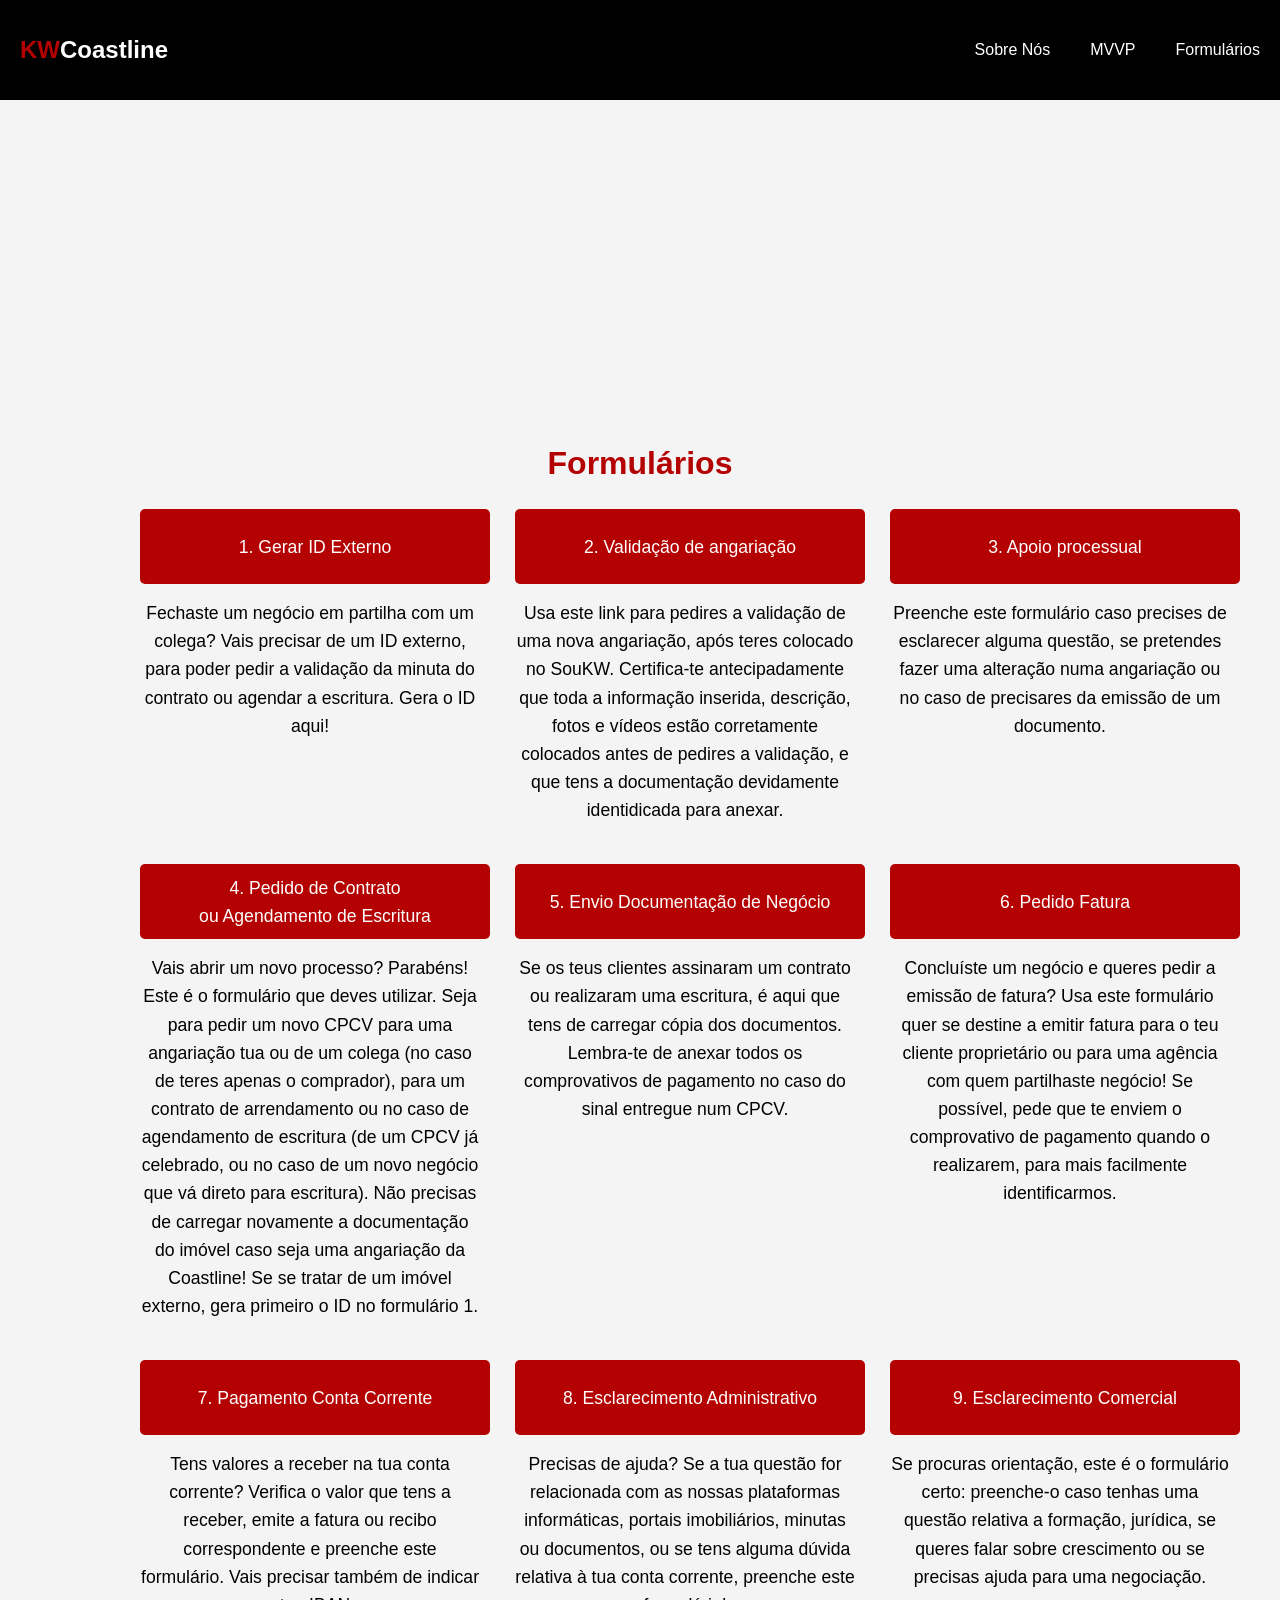
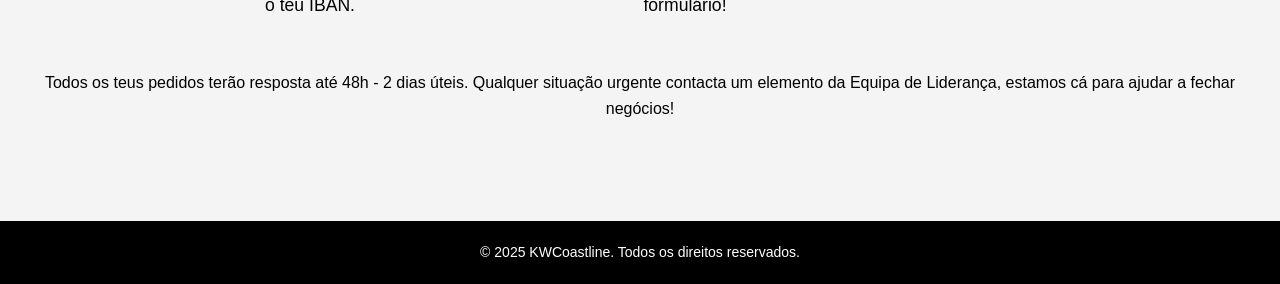
==== forms.html @ 0d0e3ee1 "Primeiro commit" ====
<!DOCTYPE html>
<html lang="pt">
<head>
    <meta charset="UTF-8">
    <meta name="viewport" content="width=device-width, initial-scale=1.0">
    <link rel="stylesheet" type="text/css" href="cores.css" />
    <title>Portal Interno - Empresa</title>
    
</head>
<body>
    <nav>
        <div class="logo"><span class="kw">KW</span><span class="coastline">Coastline</span></div>
        <ul>
            <li><a href="KW.html">Sobre Nós</a></li>
            <li><a href="mission.html">MVVP</a></li>
            <li><a href>Formulários</a></li>
        </ul>
    </nav>

    <div class="hero">
        
    </div>

    

    <section id="forms">
        <h2>Formulários</h2>
        <div class="form-container">
            <div class="form-row">
                <div class="form-item">
                    <a href="https://docs.google.com/forms/d/e/1FAIpQLSdFF4wBaPvxtlA5xpqNTkbDCtsNWry-p8krjKtMkr0U6d8SSg/viewform?pli=1">1. Gerar ID Externo</a>
                    <p>Fechaste um negócio em partilha com um colega? Vais precisar de um ID externo, para poder pedir a validação da minuta do contrato ou agendar a escritura. Gera o ID aqui!</p>
                </div>
                <div class="form-item">
                    <a href="https://docs.google.com/forms/d/e/1FAIpQLSejQSM3zYbQsDQ_cKuuRtogQMvtGdi-hkelt4FOBgtIA14UQQ/viewform">2. Validação de angariação</a>
                    <p>Usa este link para pedires a validação de uma nova angariação, após teres colocado no SouKW. Certifica-te antecipadamente que toda a informação inserida, descrição, fotos e vídeos estão corretamente colocados antes de pedires a validação, e que tens a documentação devidamente identidicada para anexar.</p>
                </div>
                <div class="form-item">
                    <a href="https://docs.google.com/forms/d/e/1FAIpQLSfPA2xjv6ixDMowfOIPyq-lQoo5IZrsoydaE6HCC94nVhR_CA/viewform">3. Apoio processual</a>
                    <p>Preenche este formulário caso precises de esclarecer alguma questão, se pretendes fazer uma alteração numa angariação ou no caso de precisares da emissão de um documento.</p>
                </div>
                
            </div>
            <div class="form-row">
                <div class="form-item">
                    <a href="https://docs.google.com/forms/d/e/1FAIpQLSc4fLR9RqeDDA_xbIkqmjbEr-gmw5VRbx0h6FtSZgiO3-YK1w/viewform">4. Pedido de Contrato <br>ou Agendamento de Escritura</a>
                    <p>Vais abrir um novo processo? Parabéns! Este é o formulário que deves utilizar. Seja para pedir um novo CPCV para uma angariação tua ou de um colega (no caso de teres apenas o comprador), para um contrato de arrendamento ou no caso de agendamento de escritura (de um CPCV já celebrado, ou no caso de um novo negócio que vá direto para escritura). Não precisas de carregar novamente a documentação do imóvel caso seja uma angariação da Coastline! Se se tratar de um imóvel externo, gera primeiro o ID no formulário 1.</p>
                </div>
                <div class="form-item">
                    <a href="https://docs.google.com/forms/d/e/1FAIpQLSe-f_-JCtGpNm_X6jhOM1_opuF4A-CWnN8rHunKEhT0gypAvA/viewform">5. Envio Documentação de Negócio</a>
                    <p>Se os teus clientes assinaram um contrato ou realizaram uma escritura, é aqui que tens de carregar cópia dos documentos. Lembra-te de anexar todos os comprovativos de pagamento no caso do sinal entregue num CPCV.</p>
                </div>
                <div class="form-item">
                    <a href="https://docs.google.com/forms/d/e/1FAIpQLSfcPUSgnuGSH5hiHMKVkn7m6KMvscyZWbc2mxFea5YA2bxgew/viewform">6. Pedido Fatura</a>
                    <p>Concluíste um negócio e queres pedir a emissão de fatura? Usa este formulário quer se destine a emitir fatura para o teu cliente proprietário ou para uma agência com quem partilhaste negócio! Se possível, pede que te enviem o comprovativo de pagamento quando o realizarem, para mais facilmente identificarmos.</p>
                </div>
                
            </div>
            <div class="form-row">
                <div class="form-item">
                    <a href="https://docs.google.com/forms/d/e/1FAIpQLSdoFBt0Oyp2WEak8qw8kFkG0sFpsA_1ScZUxQeECc-D-6iN8g/viewform">7. Pagamento Conta Corrente</a>
                    <p>Tens valores a receber na tua conta corrente? Verifica o valor que tens a receber, emite a fatura ou recibo correspondente e preenche este formulário. Vais precisar também de indicar o teu IBAN.</p>
                </div>
                <div class="form-item">
                    <a href="https://docs.google.com/forms/d/e/1FAIpQLSf2UiR56YgFnHuvjpyqr-Y8ymXq1v0ESu7A4RgmxMYexTelmA/viewform">8. Esclarecimento Administrativo</a>
                    <p>Precisas de ajuda? Se a tua questão for relacionada com as nossas plataformas informáticas, portais imobiliários, minutas ou documentos, ou se tens alguma dúvida relativa à tua conta corrente, preenche este formulário!</p>
                </div>
                <div class="form-item">
                    <a href="https://docs.google.com/forms/d/e/1FAIpQLSdjhVm-yLNgnhZrgcCuFU0Vu0DWMHV7JpXSe4WNkC7nsBoxow/viewform">9. Esclarecimento Comercial</a>
                    <p>Se procuras orientação, este é o formulário certo: preenche-o caso tenhas uma questão relativa a formação, jurídica, se queres falar sobre crescimento ou se precisas ajuda para uma negociação.

                       </p>
                </div>
            </div>
        </div>
        <br></br>
        Todos os teus pedidos terão resposta até 48h - 2 dias úteis. Qualquer situação urgente contacta um elemento da Equipa de Liderança, estamos cá para ajudar a fechar negócios!
    </section>

    <footer>
        <p>&copy; 2025 KWCoastline. Todos os direitos reservados.</p>
    </footer>
</body>
</html>
---- cores.css ----
/* Cores base */
        :root {
            --primary-color: #000000;
            --secondary-color: #ffffff;
            --accent-color: #B40101;
            --background-color: #f4f4f4;
        }

        /* Reset e base */
        * {
            margin: 0;
            padding: 0;
            box-sizing: border-box;
        }

        body {
            font-family: Arial, sans-serif;
            color: var(--primary-color);
            background-color: var(--background-color);
            line-height: 1.6;
        }

        /* Navegação */
        .kw {
            color: var(--accent-color); 
            font-weight: bold;
        }
        
        .coastline {
            color: white; 
        }
        nav {
            background-color: var(--primary-color);
            padding: 15px 20px;
            display: flex;
            justify-content: space-between;
            align-items: center;
            color: var(--secondary-color);
            height: 100px;
        }

        nav .logo {
            font-size: 1.5em;
            font-weight: bold;
        }

        nav ul {
            list-style: none;
            display: flex;
            gap: 40px;
        }

        nav ul li a {
            color: var(--secondary-color);
            text-decoration: none;
            font-size: 1em;
            transition: color 0.3s;
        }

        nav ul li a:hover {
            color: var(--accent-color);
        }

        /* Hero (Imagem de impacto) */
        .hero {
            height: 32vh; /* Altura da hero section */
            background: url('./kwroc_cover.png') no-repeat;
            background-size: cover; /* Aumenta ou reduz o tamanho da imagem (100% = tamanho normal) */
            background-position: center -200px; /* Move a imagem para cima ou para baixo */
            display: flex;
            justify-content: center;
            align-items: center;
            position: relative;
            text-align: center;
        }

        .team-container {
            display: flex;
            justify-content: center;
            gap: 20px;
            flex-wrap: nowrap;
            margin-top: 20px;
        }
        
        .team-member {
            text-align: center;
            max-width: 200px;
            flex: 1;
        }
        
        .team-member img {
            width: 100%;
            border-radius: 10px;
            box-shadow: 2px 2px 10px rgba(0, 0, 0, 0.1);
        }
        
        h3 {
            margin-top: 10px;
            font-size: 18px;
        }
        
        p {
            font-size: 14px;
        }
        

        /* Secções */
        section {
            padding: 50px 20px;
            text-align: center;
        }

        section h2 {
            font-size: 2em;
            margin-bottom: 20px;
            color: var(--accent-color);
        }

        section p {
            max-width: 800px;
            margin: 0 auto;
            font-size: 1.2em;
        }

        /* Links para formulários */
        .links {
            display: flex;
            justify-content: center;
            gap: 20px;
            margin-top: 30px;
        }

        .links a {
            padding: 15px 30px;
            background-color: var(--accent-color);
            color: var(--secondary-color);
            text-decoration: none;
            font-size: 1.1em;
            border-radius: 5px;
            transition: background-color 0.3s;
        }

        .links a:hover {
            background-color: var(--primary-color);
        }

        /* Rodapé */
        footer {
            background-color: var(--primary-color);
            color: var(--secondary-color);
            text-align: center;
            padding: 20px;
            margin-top: 50px;
        }

        /* Responsivo */
        @media (max-width: 768px) {
        .hero {
            background-size: contain; /* Ajusta o tamanho da imagem para caber no ecrã */
            background-position: center ; /* Reposiciona a imagem para o topo */
            min-height: 50vh; /* Diminui a altura em ecrãs menores */
        }
        }

        @media (max-width: 480px) {
        .hero {
            background-size: contain; /* A imagem continua ajustada */
            height: 40vh; /* Altura ainda menor para ecrãs muito pequenos */
        }

        }
        #salas {
            text-align: center;
            max-width: 600px;
            margin: 0 auto;
        }
        
        .sala {
            display: flex;
            align-items: center;
            gap: 20px;
            margin-bottom: 20px;
        }
        
        .sala img {
            width: 150px;
            height: 100px;
            border-radius: 10px;
            box-shadow: 2px 2px 10px rgba(0, 0, 0, 0.1);
        }
        
        button {
            padding: 10px;
            background-color: #d50000;
            color: white;
            border: none;
            cursor: pointer;
            border-radius: 5px;
        }
        
        button:hover {
            background-color: #b00000;
        }
        
        .sala {
            display: flex;
            align-items: center;
            justify-content: center;
            margin-bottom: 20px;
        }
        
        .sala img {
            width: 150px;
            height: 100px;
            margin-right: 20px;
        }
        
        .sala div {
            text-align: left;
        }
        
        ul {
            list-style: none;
            padding: 0;
        }
        
        li {
            margin: 10px 0;
        }
        
        button {
            margin-left: 10px;
        }
        .form-container {
            display: flex;
            flex-direction: column;
            gap: 40px; /* Aumentei o espaçamento entre as linhas */
            align-items: center;
            width: 100%;
        }
        
        .form-row {
            display: flex;
            justify-content: center;
            gap: 125px; /* Aumenta o espaçamento lateral entre os botões */
            width: 100%;
            max-width: 1000px; /* Ajusta a largura máxima */
            flex-wrap: wrap; /* Permite que os itens se ajustem melhor */
        }
        
        .form-item {
            text-align: center;
            flex: 1;
            max-width: 250px;
        }
        
        .form-item a {
            display: flex;
            align-items: center;
            justify-content: center;
            width: 350px; /* Define um tamanho fixo para todos os botões */
            height: 75px; /* Ajusta a altura para manter um padrão */
            padding: 10px;
            background-color: var(--accent-color);
            color: var(--secondary-color);
            text-decoration: none;
            font-size: 1.1em;
            border-radius: 5px;
            transition: background-color 0.3s;
            text-align: center;
            white-space: nowrap; /* Garante que o texto não quebre linha */
        }
        
        
        .form-item a:hover {
            background-color: var(--primary-color);
        }
        
        .form-item p {
            margin-top: 15px; /* Aumenta a distância entre o botão e o texto */
            font-size: 1.1em;
            color: var(--primary-color);
            width: 340px;
            height: auto; /* Permite que o texto ocupe mais linhas sem ultrapassar outros botões */
            overflow: visible; /* O texto agora aparece todo */
        }
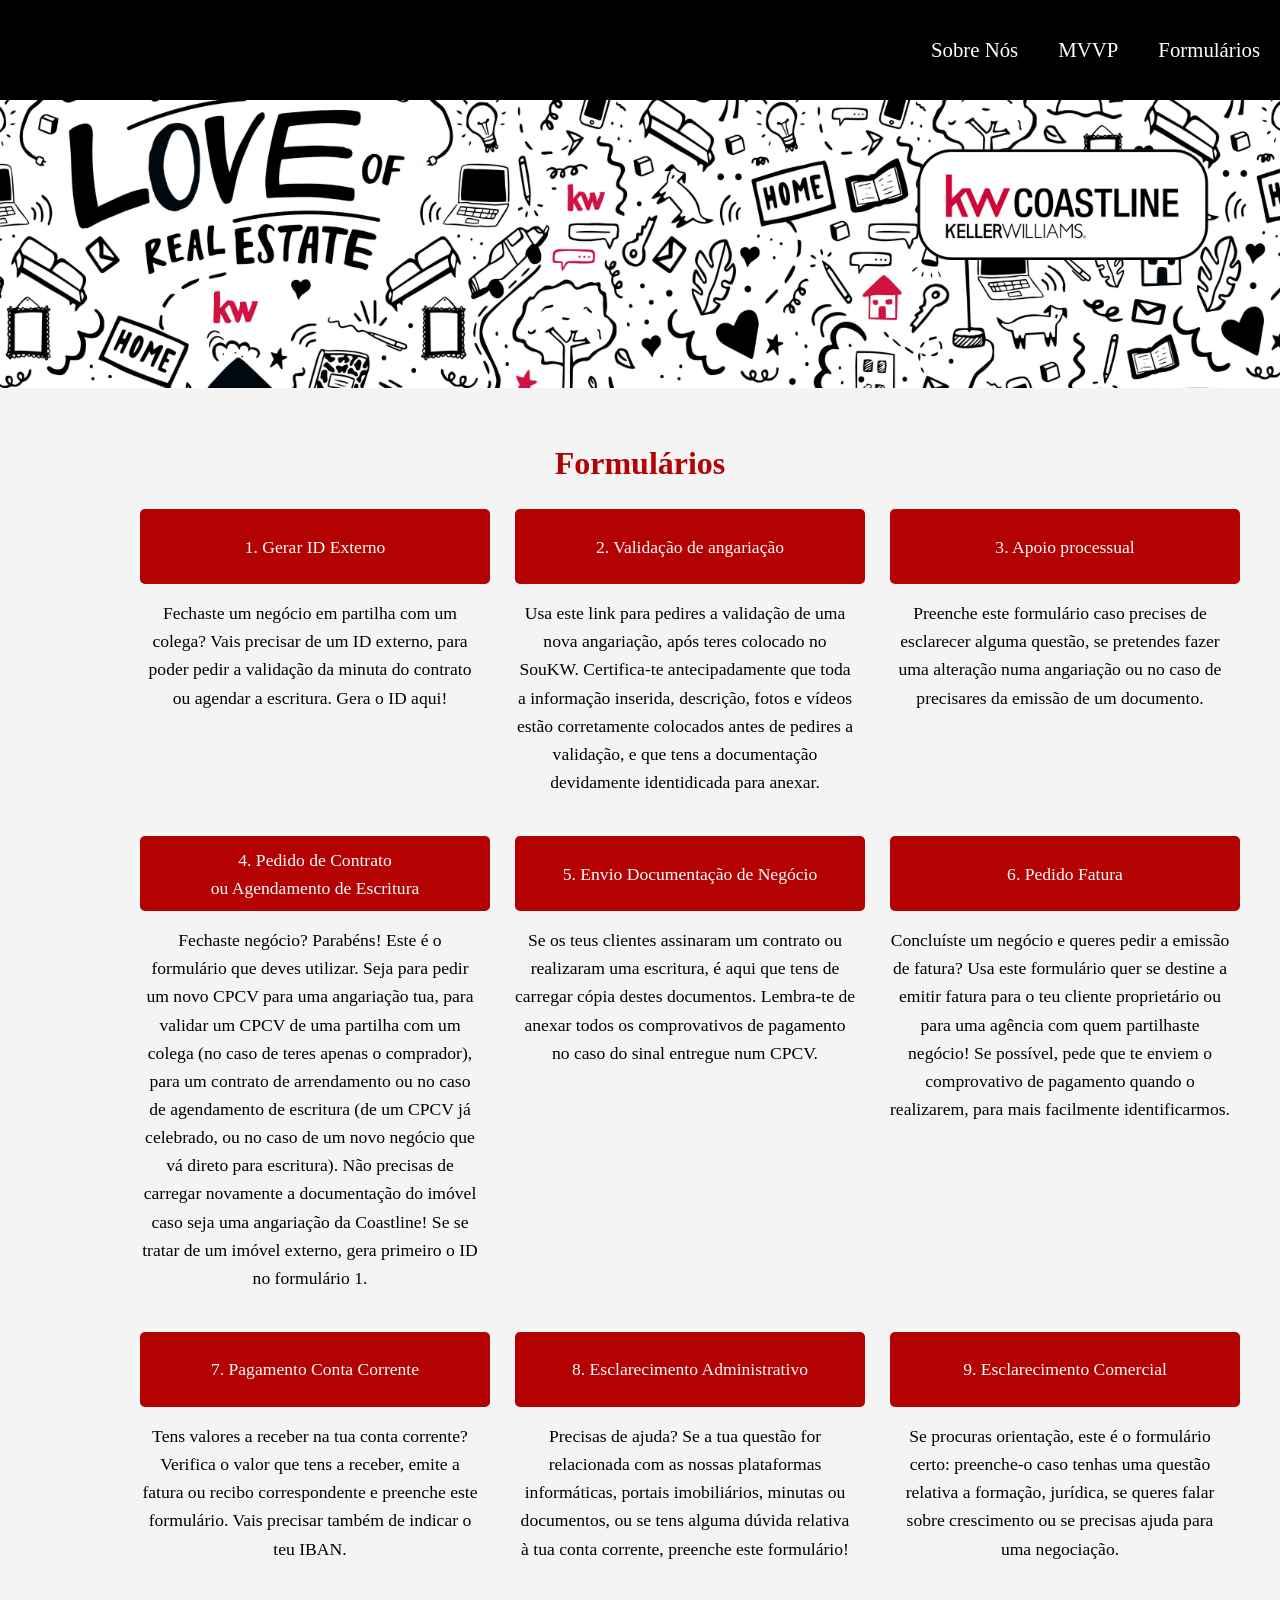
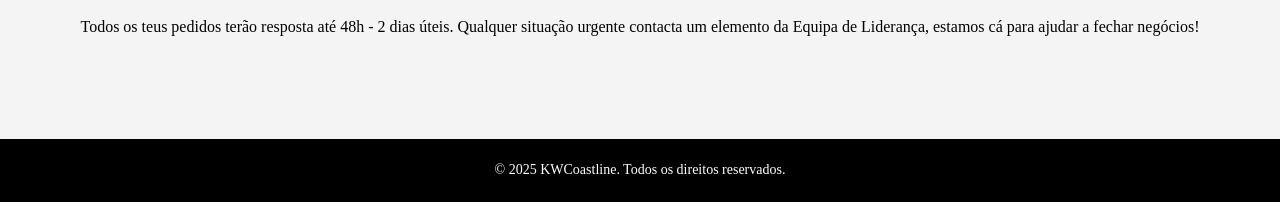
==== commit 180acb0b: "final" ====
--- a/forms.html
+++ b/forms.html
@@ -9,7 +9,7 @@
 </head>
 <body>
     <nav>
-        <div class="logo"><span class="kw">KW</span><span class="coastline">Coastline</span></div>
+        <div class="logo"></div>
         <ul>
             <li><a href="KW.html">Sobre Nós</a></li>
             <li><a href="mission.html">MVVP</a></li>
@@ -44,11 +44,11 @@
             <div class="form-row">
                 <div class="form-item">
                     <a href="https://docs.google.com/forms/d/e/1FAIpQLSc4fLR9RqeDDA_xbIkqmjbEr-gmw5VRbx0h6FtSZgiO3-YK1w/viewform">4. Pedido de Contrato <br>ou Agendamento de Escritura</a>
-                    <p>Vais abrir um novo processo? Parabéns! Este é o formulário que deves utilizar. Seja para pedir um novo CPCV para uma angariação tua ou de um colega (no caso de teres apenas o comprador), para um contrato de arrendamento ou no caso de agendamento de escritura (de um CPCV já celebrado, ou no caso de um novo negócio que vá direto para escritura). Não precisas de carregar novamente a documentação do imóvel caso seja uma angariação da Coastline! Se se tratar de um imóvel externo, gera primeiro o ID no formulário 1.</p>
+                    <p>Fechaste negócio? Parabéns! Este é o formulário que deves utilizar. Seja para pedir um novo CPCV para uma angariação tua, para validar um CPCV de uma partilha com um colega (no caso de teres apenas o comprador), para um contrato de arrendamento ou no caso de agendamento de escritura (de um CPCV já celebrado, ou no caso de um novo negócio que vá direto para escritura). Não precisas de carregar novamente a documentação do imóvel caso seja uma angariação da Coastline! Se se tratar de um imóvel externo, gera primeiro o ID no formulário 1.</p>
                 </div>
                 <div class="form-item">
                     <a href="https://docs.google.com/forms/d/e/1FAIpQLSe-f_-JCtGpNm_X6jhOM1_opuF4A-CWnN8rHunKEhT0gypAvA/viewform">5. Envio Documentação de Negócio</a>
-                    <p>Se os teus clientes assinaram um contrato ou realizaram uma escritura, é aqui que tens de carregar cópia dos documentos. Lembra-te de anexar todos os comprovativos de pagamento no caso do sinal entregue num CPCV.</p>
+                    <p>Se os teus clientes assinaram um contrato ou realizaram uma escritura, é aqui que tens de carregar cópia destes documentos. Lembra-te de anexar todos os comprovativos de pagamento no caso do sinal entregue num CPCV.</p>
                 </div>
                 <div class="form-item">
                     <a href="https://docs.google.com/forms/d/e/1FAIpQLSfcPUSgnuGSH5hiHMKVkn7m6KMvscyZWbc2mxFea5YA2bxgew/viewform">6. Pedido Fatura</a>
--- a/cores.css
+++ b/cores.css
@@ -14,7 +14,7 @@
         }
 
         body {
-            font-family: Arial, sans-serif;
+            font-family:  "Helvetica Neue" ;
             color: var(--primary-color);
             background-color: var(--background-color);
             line-height: 1.6;
@@ -40,6 +40,8 @@
         }
 
         nav .logo {
+            font-family: "Helvetica Neue";
+
             font-size: 1.5em;
             font-weight: bold;
         }
@@ -51,9 +53,10 @@
         }
 
         nav ul li a {
+            font-family: "Helvetica Neue LT Std Font Family";
             color: var(--secondary-color);
             text-decoration: none;
-            font-size: 1em;
+            font-size: 1.3em;
             transition: color 0.3s;
         }
 
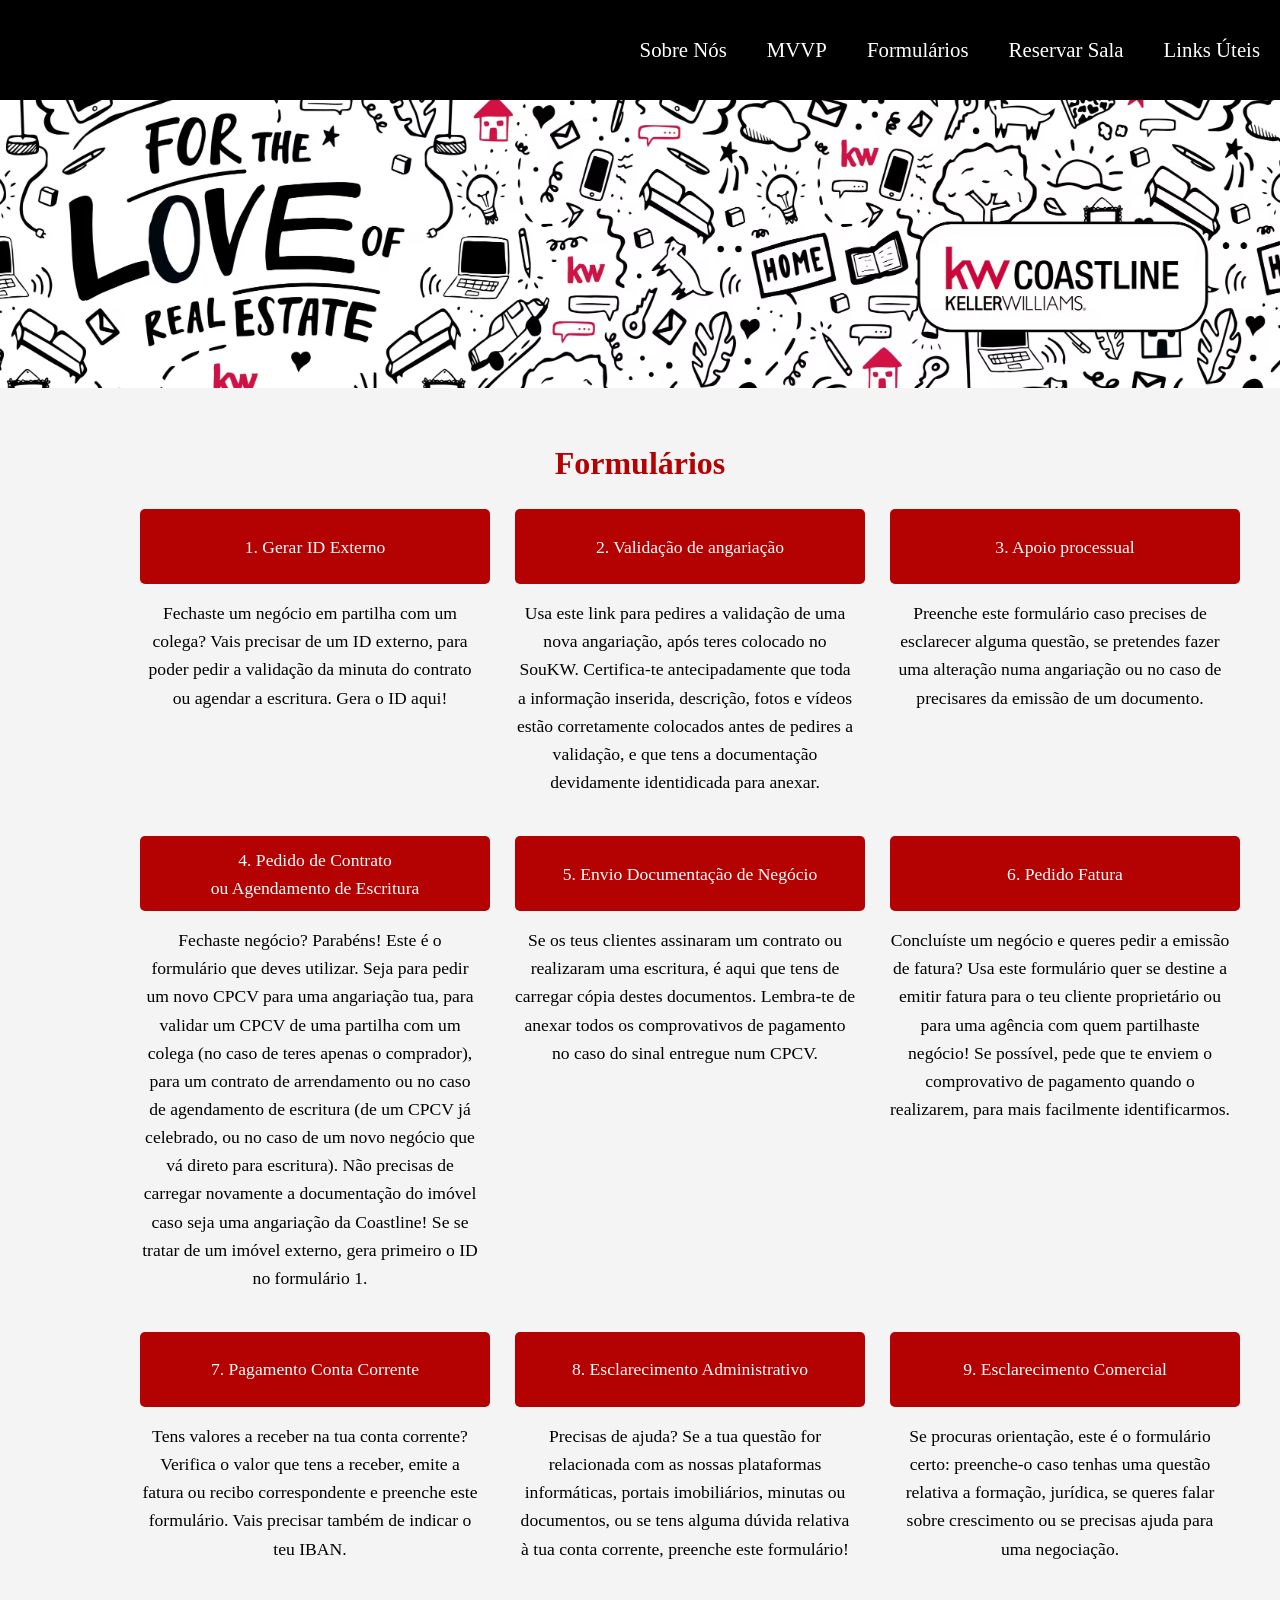
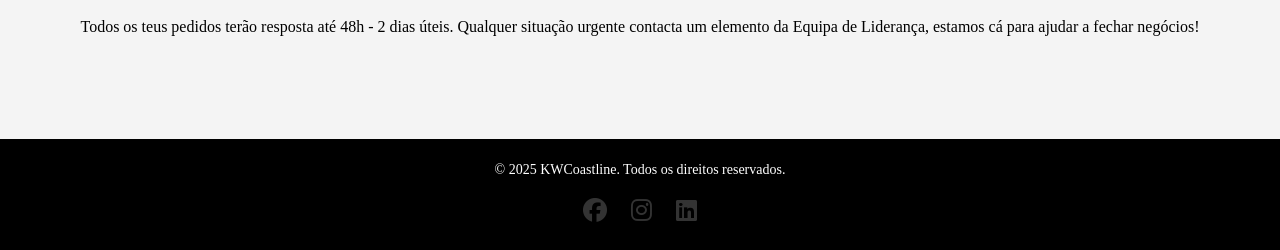
==== commit ad119e90: "Add files via upload" ====
--- a/forms.html
+++ b/forms.html
@@ -4,6 +4,7 @@
     <meta charset="UTF-8">
     <meta name="viewport" content="width=device-width, initial-scale=1.0">
     <link rel="stylesheet" type="text/css" href="cores.css" />
+    <link rel="stylesheet" href="https://cdnjs.cloudflare.com/ajax/libs/font-awesome/6.5.0/css/all.min.css">
     <title>Portal Interno - Empresa</title>
     
 </head>
@@ -11,9 +12,13 @@
     <nav>
         <div class="logo"></div>
         <ul>
-            <li><a href="KW.html">Sobre Nós</a></li>
+            <li><a href="index.html">Sobre Nós</a></li>
             <li><a href="mission.html">MVVP</a></li>
             <li><a href>Formulários</a></li>
+            <li><a href="reservarsala.html"> Reservar Sala</a></li>
+            <li><a href="linksutil.html"> Links Úteis</a></li>
+
+
         </ul>
     </nav>
 
@@ -79,6 +84,11 @@
 
     <footer>
         <p>&copy; 2025 KWCoastline. Todos os direitos reservados.</p>
+        <div class="social-links">
+        <a href="https://www.facebook.com/media/set/?vanity=kwcoastline&set=a.122136235388296208" target="_blank"><i class="fab fa-facebook"></i></a>
+        <a href="https://www.instagram.com/kwcoastline/" target="_blank"><i class="fab fa-instagram"></i></a>
+        <a href="https://pt.linkedin.com/company/kw-coastline" target="_blank"><i class="fab fa-linkedin"></i></a>
+    </div>
     </footer>
 </body>
 </html>
--- a/cores.css
+++ b/cores.css
@@ -66,15 +66,13 @@
 
         /* Hero (Imagem de impacto) */
         .hero {
-            height: 32vh; /* Altura da hero section */
-            background: url('./kwroc_cover.png') no-repeat;
-            background-size: cover; /* Aumenta ou reduz o tamanho da imagem (100% = tamanho normal) */
-            background-position: center -200px; /* Move a imagem para cima ou para baixo */
-            display: flex;
-            justify-content: center;
-            align-items: center;
-            position: relative;
-            text-align: center;
+             height: 32vh;
+  background: url('./kwroc_cover.avif') no-repeat center/cover;
+  display: flex;
+  justify-content: center;
+  align-items: center;
+  position: relative;
+  text-align: center;
         }
 
         .team-container {
@@ -93,6 +91,8 @@
         
         .team-member img {
             width: 100%;
+            height: 250px;
+            object-fit: contain;
             border-radius: 10px;
             box-shadow: 2px 2px 10px rgba(0, 0, 0, 0.1);
         }
@@ -234,6 +234,55 @@
         button {
             margin-left: 10px;
         }
+
+        .linkutil-container {
+             display: flex;
+            flex-direction: column;
+            gap: 40px; /* Aumentei o espaçamento entre as linhas */
+            align-items: center;
+            width: 100%;
+        }
+        .linkutil-row {
+            display: flex;
+            justify-content: center;
+            gap: 125px; /* Aumenta o espaçamento lateral entre os botões */
+            width: 100%;
+            max-width: 1000px; /* Ajusta a largura máxima */
+            flex-wrap: wrap; /* Permite que os itens se ajustem melhor */
+        }
+        .linkutil{
+            text-align: center;
+            flex: 1;
+            max-width: 250px;
+        }
+        .linkutil a {
+               display: flex;
+            align-items: center;
+            justify-content: center;
+            width: 350px; /* Define um tamanho fixo para todos os botões */
+            height: 75px; /* Ajusta a altura para manter um padrão */
+            padding: 10px;
+            background-color: var(--accent-color);
+            color: var(--secondary-color);
+            text-decoration: none;
+            font-size: 1.1em;
+            border-radius: 5px;
+            transition: background-color 0.3s;
+            text-align: center;
+            white-space: nowrap; /* Garante que o texto não quebre linha */
+        }
+        .linkutil a:hover{
+             background-color: var(--primary-color);
+        }
+
+        .linkutil p {
+             margin-top: 15px; /* Aumenta a distância entre o botão e o texto */
+            font-size: 1.1em;
+            color: var(--primary-color);
+            width: 340px;
+            height: auto; /* Permite que o texto ocupe mais linhas sem ultrapassar outros botões */
+            overflow: visible; /* O texto agora aparece todo */
+        }
         .form-container {
             display: flex;
             flex-direction: column;
@@ -287,8 +336,81 @@
             height: auto; /* Permite que o texto ocupe mais linhas sem ultrapassar outros botões */
             overflow: visible; /* O texto agora aparece todo */
         }
-        
-        
-        
+        .salas {
+            display: flex;
+            flex-direction: column;
+            gap: 30px;
+            padding: 40px;
+            align-items: center; /* centraliza os cards */
+        }
+        
+        .sala {
+            display: flex;          /* mantém imagem + info lado a lado */
+            flex-direction: row;    /* horizontal dentro do card */
+            align-items: center;
+            background: #f4f4f4;
+            border-radius: 12px;
+            box-shadow: 0px 2px 6px rgba(0,0,0,0.2);
+            width: 100%;
+            max-width: 700px;       /* largura igual para todos os cards */
+        }
+        
+        .sala img {
+            width: 300px;
+            height: 250px;
+            object-fit: cover;
+            flex-shrink: 0; /* impede a imagem de encolher */
+        }
+        .sala-row {
+                display: flex;
+    justify-content: center;  /* centra as salas */
+    gap: 30px;                /* espaço entre as salas */
+    flex-wrap: wrap;          /* garante que em ecrãs pequenos elas quebram */
+    width: 100%;
+    max-width: 1500px;        /* limite da largura total */
+        }
+        .info {
+            padding: 20px;
+            flex-grow: 1; /* ocupa o resto do espaço do card */
+        }
+        
+        .info h2 {
+            margin: 0 0 5px 0;
+        }
+        
+        .info p {
+            margin: 0 0 15px 0;
+            color: #555;
+        }
+        
+        .btn {
+            display: inline-block;
+            padding: 10px 20px;
+            background: var(--accent-color) ;
+            color: white;
+            text-decoration: none;
+            border-radius: 8px;
+            transition: background 0.3s;
+        }
+        
+        .btn:hover {
+            background: #000000;
+        }
+        .social-links {
+  margin-top: 10px;
+}
+
+.social-links a {
+  margin: 0 10px;
+  color: #333; /* cor dos ícones */
+  font-size: 24px; /* tamanho */
+  transition: color 0.3s ease;
+}
+
+.social-links a:hover {
+  color: var(--accent-color); 
+}
+
+
 
         
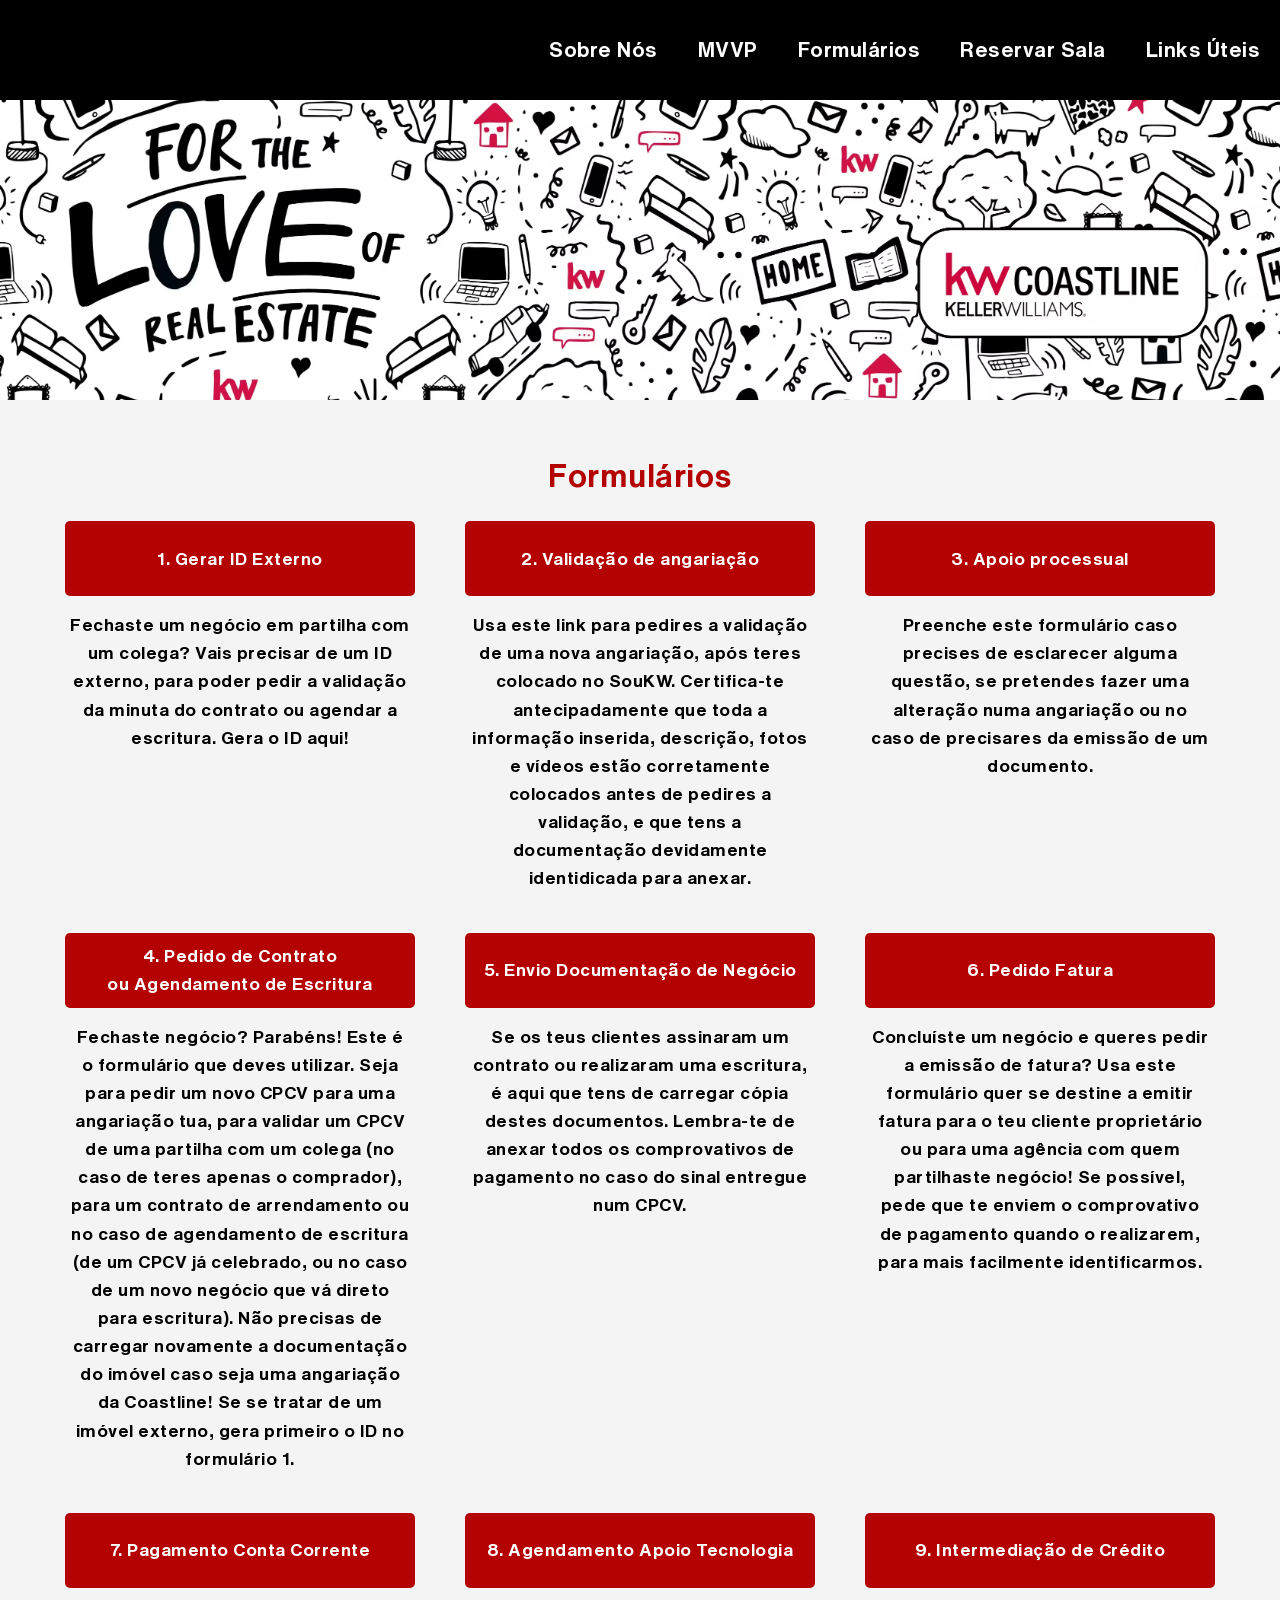
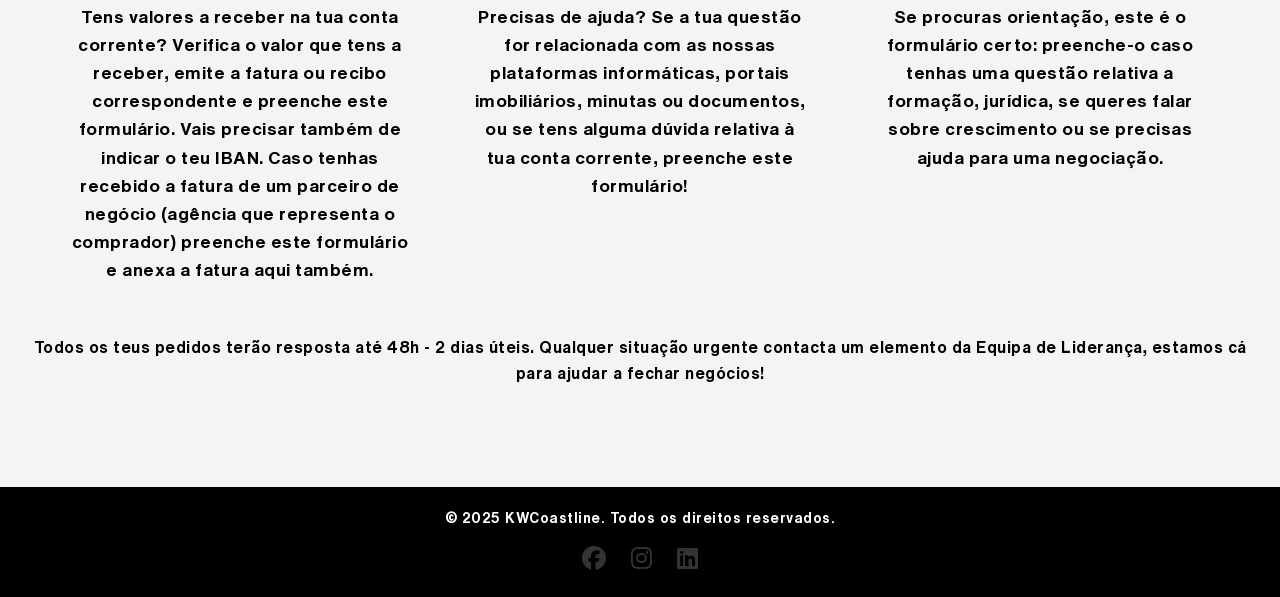
==== commit beb61d44: "nova foto e fontes adicionadas" ====
--- a/forms.html
+++ b/forms.html
@@ -5,6 +5,8 @@
     <meta name="viewport" content="width=device-width, initial-scale=1.0">
     <link rel="stylesheet" type="text/css" href="cores.css" />
     <link rel="stylesheet" href="https://cdnjs.cloudflare.com/ajax/libs/font-awesome/6.5.0/css/all.min.css">
+    <link href="https://fonts.googleapis.com/css2?family=Inter+Tight:wght@400;700&display=swap" rel="stylesheet">
+
     <title>Portal Interno - Empresa</title>
     
 </head>
@@ -64,14 +66,15 @@
             <div class="form-row">
                 <div class="form-item">
                     <a href="https://docs.google.com/forms/d/e/1FAIpQLSdoFBt0Oyp2WEak8qw8kFkG0sFpsA_1ScZUxQeECc-D-6iN8g/viewform">7. Pagamento Conta Corrente</a>
-                    <p>Tens valores a receber na tua conta corrente? Verifica o valor que tens a receber, emite a fatura ou recibo correspondente e preenche este formulário. Vais precisar também de indicar o teu IBAN.</p>
+                    <p>Tens valores a receber na tua conta corrente? Verifica o valor que tens a receber, emite a fatura ou recibo correspondente e preenche este formulário. Vais precisar também de indicar o teu IBAN.
+                        Caso tenhas recebido a fatura de um parceiro de negócio (agência que representa o comprador) preenche este formulário e anexa a fatura aqui também.</p>
                 </div>
                 <div class="form-item">
-                    <a href="https://docs.google.com/forms/d/e/1FAIpQLSf2UiR56YgFnHuvjpyqr-Y8ymXq1v0ESu7A4RgmxMYexTelmA/viewform">8. Esclarecimento Administrativo</a>
+                    <a href="https://calendar.app.google/39MrtQs6JQiUz1Tj7">8. Agendamento Apoio Tecnologia</a>
                     <p>Precisas de ajuda? Se a tua questão for relacionada com as nossas plataformas informáticas, portais imobiliários, minutas ou documentos, ou se tens alguma dúvida relativa à tua conta corrente, preenche este formulário!</p>
                 </div>
                 <div class="form-item">
-                    <a href="https://docs.google.com/forms/d/e/1FAIpQLSdjhVm-yLNgnhZrgcCuFU0Vu0DWMHV7JpXSe4WNkC7nsBoxow/viewform">9. Esclarecimento Comercial</a>
+                    <a href="https://docs.google.com/forms/d/e/1FAIpQLSdjhVm-yLNgnhZrgcCuFU0Vu0DWMHV7JpXSe4WNkC7nsBoxow/viewform">9. Intermediação de Crédito</a>
                     <p>Se procuras orientação, este é o formulário certo: preenche-o caso tenhas uma questão relativa a formação, jurídica, se queres falar sobre crescimento ou se precisas ajuda para uma negociação.
 
                        </p>
--- a/cores.css
+++ b/cores.css
@@ -1,416 +1,364 @@
-     /* Cores base */
-        :root {
-            --primary-color: #000000;
-            --secondary-color: #ffffff;
-            --accent-color: #B40101;
-            --background-color: #f4f4f4;
-        }
-
-        /* Reset e base */
-        * {
-            margin: 0;
-            padding: 0;
-            box-sizing: border-box;
-        }
-
-        body {
-            font-family:  "Helvetica Neue" ;
-            color: var(--primary-color);
-            background-color: var(--background-color);
-            line-height: 1.6;
-        }
-
-        /* Navegação */
-        .kw {
-            color: var(--accent-color); 
-            font-weight: bold;
-        }
-        
-        .coastline {
-            color: white; 
-        }
-        nav {
-            background-color: var(--primary-color);
-            padding: 15px 20px;
-            display: flex;
-            justify-content: space-between;
-            align-items: center;
-            color: var(--secondary-color);
-            height: 100px;
-        }
-
-        nav .logo {
-            font-family: "Helvetica Neue";
-
-            font-size: 1.5em;
-            font-weight: bold;
-        }
-
-        nav ul {
-            list-style: none;
-            display: flex;
-            gap: 40px;
-        }
-
-        nav ul li a {
-            font-family: "Helvetica Neue LT Std Font Family";
-            color: var(--secondary-color);
-            text-decoration: none;
-            font-size: 1.3em;
-            transition: color 0.3s;
-        }
-
-        nav ul li a:hover {
-            color: var(--accent-color);
-        }
-
-        /* Hero (Imagem de impacto) */
-        .hero {
-             height: 32vh;
-  background: url('./kwroc_cover.avif') no-repeat center/cover;
-  display: flex;
-  justify-content: center;
-  align-items: center;
-  position: relative;
-  text-align: center;
-        }
-
-        .team-container {
-            display: flex;
-            justify-content: center;
-            gap: 20px;
-            flex-wrap: nowrap;
-            margin-top: 20px;
-        }
-        
-        .team-member {
-            text-align: center;
-            max-width: 200px;
-            flex: 1;
-        }
-        
-        .team-member img {
-            width: 100%;
-            height: 250px;
-            object-fit: contain;
-            border-radius: 10px;
-            box-shadow: 2px 2px 10px rgba(0, 0, 0, 0.1);
-        }
-        
-        h3 {
-            margin-top: 10px;
-            font-size: 18px;
-        }
-        
-        p {
-            font-size: 14px;
-        }
-        
-
-        /* Secções */
-        section {
-            padding: 50px 20px;
-            text-align: center;
-        }
-
-        section h2 {
-            font-size: 2em;
-            margin-bottom: 20px;
-            color: var(--accent-color);
-        }
-
-        section p {
-            max-width: 800px;
-            margin: 0 auto;
-            font-size: 1.2em;
-        }
-
-        /* Links para formulários */
-        .links {
-            display: flex;
-            justify-content: center;
-            gap: 20px;
-            margin-top: 30px;
-        }
-
-        .links a {
-            padding: 15px 30px;
-            background-color: var(--accent-color);
-            color: var(--secondary-color);
-            text-decoration: none;
-            font-size: 1.1em;
-            border-radius: 5px;
-            transition: background-color 0.3s;
-        }
-
-        .links a:hover {
-            background-color: var(--primary-color);
-        }
-
-        /* Rodapé */
-        footer {
-            background-color: var(--primary-color);
-            color: var(--secondary-color);
-            text-align: center;
-            padding: 20px;
-            margin-top: 50px;
-        }
-
-        /* Responsivo */
-        @media (max-width: 768px) {
-        .hero {
-            background-size: contain; /* Ajusta o tamanho da imagem para caber no ecrã */
-            background-position: center ; /* Reposiciona a imagem para o topo */
-            min-height: 50vh; /* Diminui a altura em ecrãs menores */
-        }
-        }
-
-        @media (max-width: 480px) {
-        .hero {
-            background-size: contain; /* A imagem continua ajustada */
-            height: 40vh; /* Altura ainda menor para ecrãs muito pequenos */
-        }
-
-        }
-        #salas {
-            text-align: center;
-            max-width: 600px;
-            margin: 0 auto;
-        }
-        
-        .sala {
-            display: flex;
-            align-items: center;
-            gap: 20px;
-            margin-bottom: 20px;
-        }
-        
-        .sala img {
-            width: 150px;
-            height: 100px;
-            border-radius: 10px;
-            box-shadow: 2px 2px 10px rgba(0, 0, 0, 0.1);
-        }
-        
-        button {
-            padding: 10px;
-            background-color: #d50000;
-            color: white;
-            border: none;
-            cursor: pointer;
-            border-radius: 5px;
-        }
-        
-        button:hover {
-            background-color: #b00000;
-        }
-        
-        .sala {
-            display: flex;
-            align-items: center;
-            justify-content: center;
-            margin-bottom: 20px;
-        }
-        
-        .sala img {
-            width: 150px;
-            height: 100px;
-            margin-right: 20px;
-        }
-        
-        .sala div {
-            text-align: left;
-        }
-        
-        ul {
-            list-style: none;
-            padding: 0;
-        }
-        
-        li {
-            margin: 10px 0;
-        }
-        
-        button {
-            margin-left: 10px;
-        }
-
-        .linkutil-container {
-             display: flex;
-            flex-direction: column;
-            gap: 40px; /* Aumentei o espaçamento entre as linhas */
-            align-items: center;
-            width: 100%;
-        }
-        .linkutil-row {
-            display: flex;
-            justify-content: center;
-            gap: 125px; /* Aumenta o espaçamento lateral entre os botões */
-            width: 100%;
-            max-width: 1000px; /* Ajusta a largura máxima */
-            flex-wrap: wrap; /* Permite que os itens se ajustem melhor */
-        }
-        .linkutil{
-            text-align: center;
-            flex: 1;
-            max-width: 250px;
-        }
-        .linkutil a {
-               display: flex;
-            align-items: center;
-            justify-content: center;
-            width: 350px; /* Define um tamanho fixo para todos os botões */
-            height: 75px; /* Ajusta a altura para manter um padrão */
-            padding: 10px;
-            background-color: var(--accent-color);
-            color: var(--secondary-color);
-            text-decoration: none;
-            font-size: 1.1em;
-            border-radius: 5px;
-            transition: background-color 0.3s;
-            text-align: center;
-            white-space: nowrap; /* Garante que o texto não quebre linha */
-        }
-        .linkutil a:hover{
-             background-color: var(--primary-color);
-        }
-
-        .linkutil p {
-             margin-top: 15px; /* Aumenta a distância entre o botão e o texto */
-            font-size: 1.1em;
-            color: var(--primary-color);
-            width: 340px;
-            height: auto; /* Permite que o texto ocupe mais linhas sem ultrapassar outros botões */
-            overflow: visible; /* O texto agora aparece todo */
-        }
-        .form-container {
-            display: flex;
-            flex-direction: column;
-            gap: 40px; /* Aumentei o espaçamento entre as linhas */
-            align-items: center;
-            width: 100%;
-        }
-        
-        .form-row {
-            display: flex;
-            justify-content: center;
-            gap: 125px; /* Aumenta o espaçamento lateral entre os botões */
-            width: 100%;
-            max-width: 1000px; /* Ajusta a largura máxima */
-            flex-wrap: wrap; /* Permite que os itens se ajustem melhor */
-        }
-        
-        .form-item {
-            text-align: center;
-            flex: 1;
-            max-width: 250px;
-        }
-        
-        .form-item a {
-            display: flex;
-            align-items: center;
-            justify-content: center;
-            width: 350px; /* Define um tamanho fixo para todos os botões */
-            height: 75px; /* Ajusta a altura para manter um padrão */
-            padding: 10px;
-            background-color: var(--accent-color);
-            color: var(--secondary-color);
-            text-decoration: none;
-            font-size: 1.1em;
-            border-radius: 5px;
-            transition: background-color 0.3s;
-            text-align: center;
-            white-space: nowrap; /* Garante que o texto não quebre linha */
-        }
-        
-        
-        .form-item a:hover {
-            background-color: var(--primary-color);
-        }
-        
-        .form-item p {
-            margin-top: 15px; /* Aumenta a distância entre o botão e o texto */
-            font-size: 1.1em;
-            color: var(--primary-color);
-            width: 340px;
-            height: auto; /* Permite que o texto ocupe mais linhas sem ultrapassar outros botões */
-            overflow: visible; /* O texto agora aparece todo */
-        }
-        .salas {
-            display: flex;
-            flex-direction: column;
-            gap: 30px;
-            padding: 40px;
-            align-items: center; /* centraliza os cards */
-        }
-        
-        .sala {
-            display: flex;          /* mantém imagem + info lado a lado */
-            flex-direction: row;    /* horizontal dentro do card */
-            align-items: center;
-            background: #f4f4f4;
-            border-radius: 12px;
-            box-shadow: 0px 2px 6px rgba(0,0,0,0.2);
-            width: 100%;
-            max-width: 700px;       /* largura igual para todos os cards */
-        }
-        
-        .sala img {
-            width: 300px;
-            height: 250px;
-            object-fit: cover;
-            flex-shrink: 0; /* impede a imagem de encolher */
-        }
-        .sala-row {
-                display: flex;
-    justify-content: center;  /* centra as salas */
-    gap: 30px;                /* espaço entre as salas */
-    flex-wrap: wrap;          /* garante que em ecrãs pequenos elas quebram */
-    width: 100%;
-    max-width: 1500px;        /* limite da largura total */
-        }
-        .info {
-            padding: 20px;
-            flex-grow: 1; /* ocupa o resto do espaço do card */
-        }
-        
-        .info h2 {
-            margin: 0 0 5px 0;
-        }
-        
-        .info p {
-            margin: 0 0 15px 0;
-            color: #555;
-        }
-        
-        .btn {
-            display: inline-block;
-            padding: 10px 20px;
-            background: var(--accent-color) ;
-            color: white;
-            text-decoration: none;
-            border-radius: 8px;
-            transition: background 0.3s;
-        }
-        
-        .btn:hover {
-            background: #000000;
-        }
-        .social-links {
-  margin-top: 10px;
+/*==============================================
+=                  FONTES CUSTOM               =
+==============================================*/
+@font-face {
+    font-family: 'HelveticaNowBold';
+    src: url('helveticanowtext-bold-demo.ttf') format('truetype');
+    font-weight: 700;
+    font-style: normal;
+}
+
+@font-face {
+    font-family: 'HelveticaNowBlack';
+    src: url('helveticanowtext-black-demo.ttf') format('truetype');
+    font-weight: 900;
+    font-style: normal;
+}
+
+/*==============================================
+=             APLICAR FONTE GLOBAL             =
+==============================================*/
+body, p, li, a, button {
+    font-family: 'HelveticaNowBold', sans-serif;
+    letter-spacing: 0.5px;
+}
+
+h1, h2, h3, .logo {
+    font-family: 'HelveticaNowBold', sans-serif;
+    letter-spacing: 0.5px;
+}
+
+/*==============================================
+=            CORES BASE / VARIÁVEIS           =
+==============================================*/
+:root {
+    --primary-color: #000000;
+    --secondary-color: #ffffff;
+    --accent-color: #B40101;
+    --background-color: #f4f4f4;
+}
+
+/*==============================================
+=               RESET E BASE                  =
+==============================================*/
+* {
+    margin: 0;
+    padding: 0;
+    box-sizing: border-box;
+}
+
+body {
+    color: var(--primary-color);
+    background-color: var(--background-color);
+    line-height: 1.6;
+}
+
+/*==============================================
+=                  NAVEGAÇÃO                   =
+==============================================*/
+nav {
+    background-color: var(--primary-color);
+    padding: 15px 20px;
+    display: flex;
+    justify-content: space-between;
+    align-items: center;
+    color: var(--secondary-color);
+    height: 100px;
+}
+
+nav .logo {
+    font-size: 1.5em;
+    font-weight: bold;
+}
+
+nav ul {
+    list-style: none;
+    display: flex;
+    gap: 40px;
+}
+
+nav ul li a {
+    color: var(--secondary-color);
+    text-decoration: none;
+    font-size: 1.3em;
+    transition: color 0.3s;
+}
+
+nav ul li a:hover {
+    color: var(--accent-color);
+}
+
+/* Classes de destaque */
+.kw {
+    color: var(--accent-color);
+    font-weight: bold;
+}
+
+.coastline {
+    color: white;
+}
+
+/*==============================================
+=                  HERO                        =
+==============================================*/
+.hero {
+    height: 32vh; 
+    max-height: 600px;
+    min-height: 300px;
+    background: url('./kwroc_cover.avif') no-repeat center center;
+    background-size: cover;
+    display: flex;
+    justify-content: center;
+    align-items: center;
+    position: relative;
+    text-align: center;
+}
+
+/*==============================================
+=                  RESPONSIVO                  =
+==============================================*/
+@media (max-width: 768px) {
+    .hero {
+        background-size: contain;
+        background-position: center;
+        min-height: 50vh;
+    }
+}
+
+@media (max-width: 480px) {
+    .hero {
+        background-size: contain;
+        height: 40vh;
+    }
+}
+
+/*==============================================
+=                  SECÇÕES                     =
+==============================================*/
+section {
+    padding: 50px 20px;
+    text-align: center;
+}
+
+section h2 {
+    font-size: 2em;
+    margin-bottom: 20px;
+    color: var(--accent-color);
+}
+
+section p {
+    max-width: 800px;
+    margin: 0 auto;
+    font-size: 1.2em;
+}
+
+/*==============================================
+=                  TEAM / EQUIPA              =
+==============================================*/
+.team-container {
+    display: flex;
+    justify-content: center;
+    gap: 20px;
+    flex-wrap: nowrap;
+    margin-top: 20px;
+}
+
+.team-member {
+    text-align: center;
+    max-width: 200px;
+    flex: 1;
+}
+
+.team-member img {
+    width: 100%;
+    height: 250px;
+    object-fit: contain;
+    border-radius: 10px;
+    box-shadow: 2px 2px 10px rgba(0, 0, 0, 0.1);
+}
+
+h3 {
+    margin-top: 10px;
+    font-size: 18px;
+}
+
+p {
+    font-size: 14px;
+}
+
+/*==============================================
+=                  SALAS / CARDS              =
+==============================================*/
+.salas {
+    display: flex;
+    flex-direction: column;
+    gap: 30px;
+    padding: 40px;
+    align-items: center;
+}
+
+.sala-row {
+    display: flex;
+    justify-content: center;
+    gap: 30px;
+    flex-wrap: wrap;
+    width: 100%;
+    max-width: 1500px;
+}
+
+.sala {
+    display: flex;
+    flex-direction: row;
+    align-items: center;
+    background: #f4f4f4;
+    border-radius: 12px;
+    box-shadow: 0px 2px 6px rgba(0,0,0,0.2);
+    width: 100%;
+    max-width: 700px;
+}
+
+.sala img {
+    width: 300px;
+    height: 250px;
+    object-fit: cover;
+    flex-shrink: 0;
+    border-radius: 10px;
+    box-shadow: 2px 2px 10px rgba(0, 0, 0, 0.1);
+    margin-right: 20px;
+}
+
+.info {
+    padding: 20px;
+    flex-grow: 1;
+}
+
+.info h2 {
+    margin: 0 0 5px 0;
+}
+
+.info p {
+    margin: 0 0 15px 0;
+    color: #555;
+}
+
+/*==============================================
+=                  BOTÕES / LINKS             =
+==============================================*/
+.links,
+.linkutil-container,
+.form-container {
+    display: flex;
+    flex-direction: column;
+    gap: 40px;
+    align-items: center;
+    width: 100%;
+}
+
+.links {
+    justify-content: center;
+    gap: 20px;
+    margin-top: 30px;
+}
+
+.links a,
+.linkutil a,
+.form-item a,
+.btn {
+    display: flex;
+    align-items: center;
+    justify-content: center;
+    background-color: var(--accent-color);
+    color: var(--secondary-color);
+    text-decoration: none;
+    font-size: 1.1em;
+    border-radius: 5px;
+    padding: 10px;
+    transition: background-color 0.3s;
+    text-align: center;
+    white-space: nowrap;
+}
+
+.links a:hover,
+.linkutil a:hover,
+.form-item a:hover,
+.btn:hover {
+    background-color: var(--primary-color);
+}
+
+.linkutil-row,
+.form-row {
+    display: flex;
+    justify-content: center;
+    gap: 125px;
+    flex-wrap: wrap;
+    width: 100%;
+    max-width: 1000px;
+}
+
+.form-row {
+    gap: 50px;
+    max-width: 1200px;
+    align-items: stretch;
+}
+
+.linkutil a,
+.form-item a {
+    width: 350px;
+    height: 75px;
+}
+
+.linkutil p,
+.form-item p {
+    margin-top: 15px;
+    font-size: 1.1em;
+    color: var(--primary-color);
+    width: 340px;
+    height: auto;
+    overflow: visible;
+}
+
+/*==============================================
+=                  BOTÕES SIMPLES              =
+==============================================*/
+button {
+    padding: 10px;
+    background-color: #d50000;
+    color: white;
+    border: none;
+    cursor: pointer;
+    border-radius: 5px;
+    margin-left: 10px;
+}
+
+button:hover {
+    background-color: #b00000;
+}
+
+/*==============================================
+=                  RODAPÉ                       =
+==============================================*/
+footer {
+    background-color: var(--primary-color);
+    color: var(--secondary-color);
+    text-align: center;
+    padding: 20px;
+    margin-top: 50px;
+}
+
+/*==============================================
+=                  ICONES SOCIAIS             =
+==============================================*/
+.social-links {
+    margin-top: 10px;
 }
 
 .social-links a {
-  margin: 0 10px;
-  color: #333; /* cor dos ícones */
-  font-size: 24px; /* tamanho */
-  transition: color 0.3s ease;
+    margin: 0 10px;
+    color: #333;
+    font-size: 24px;
+    transition: color 0.3s ease;
 }
 
 .social-links a:hover {
-  color: var(--accent-color); 
-}
-
-
-
-        +    color: var(--accent-color);
+}
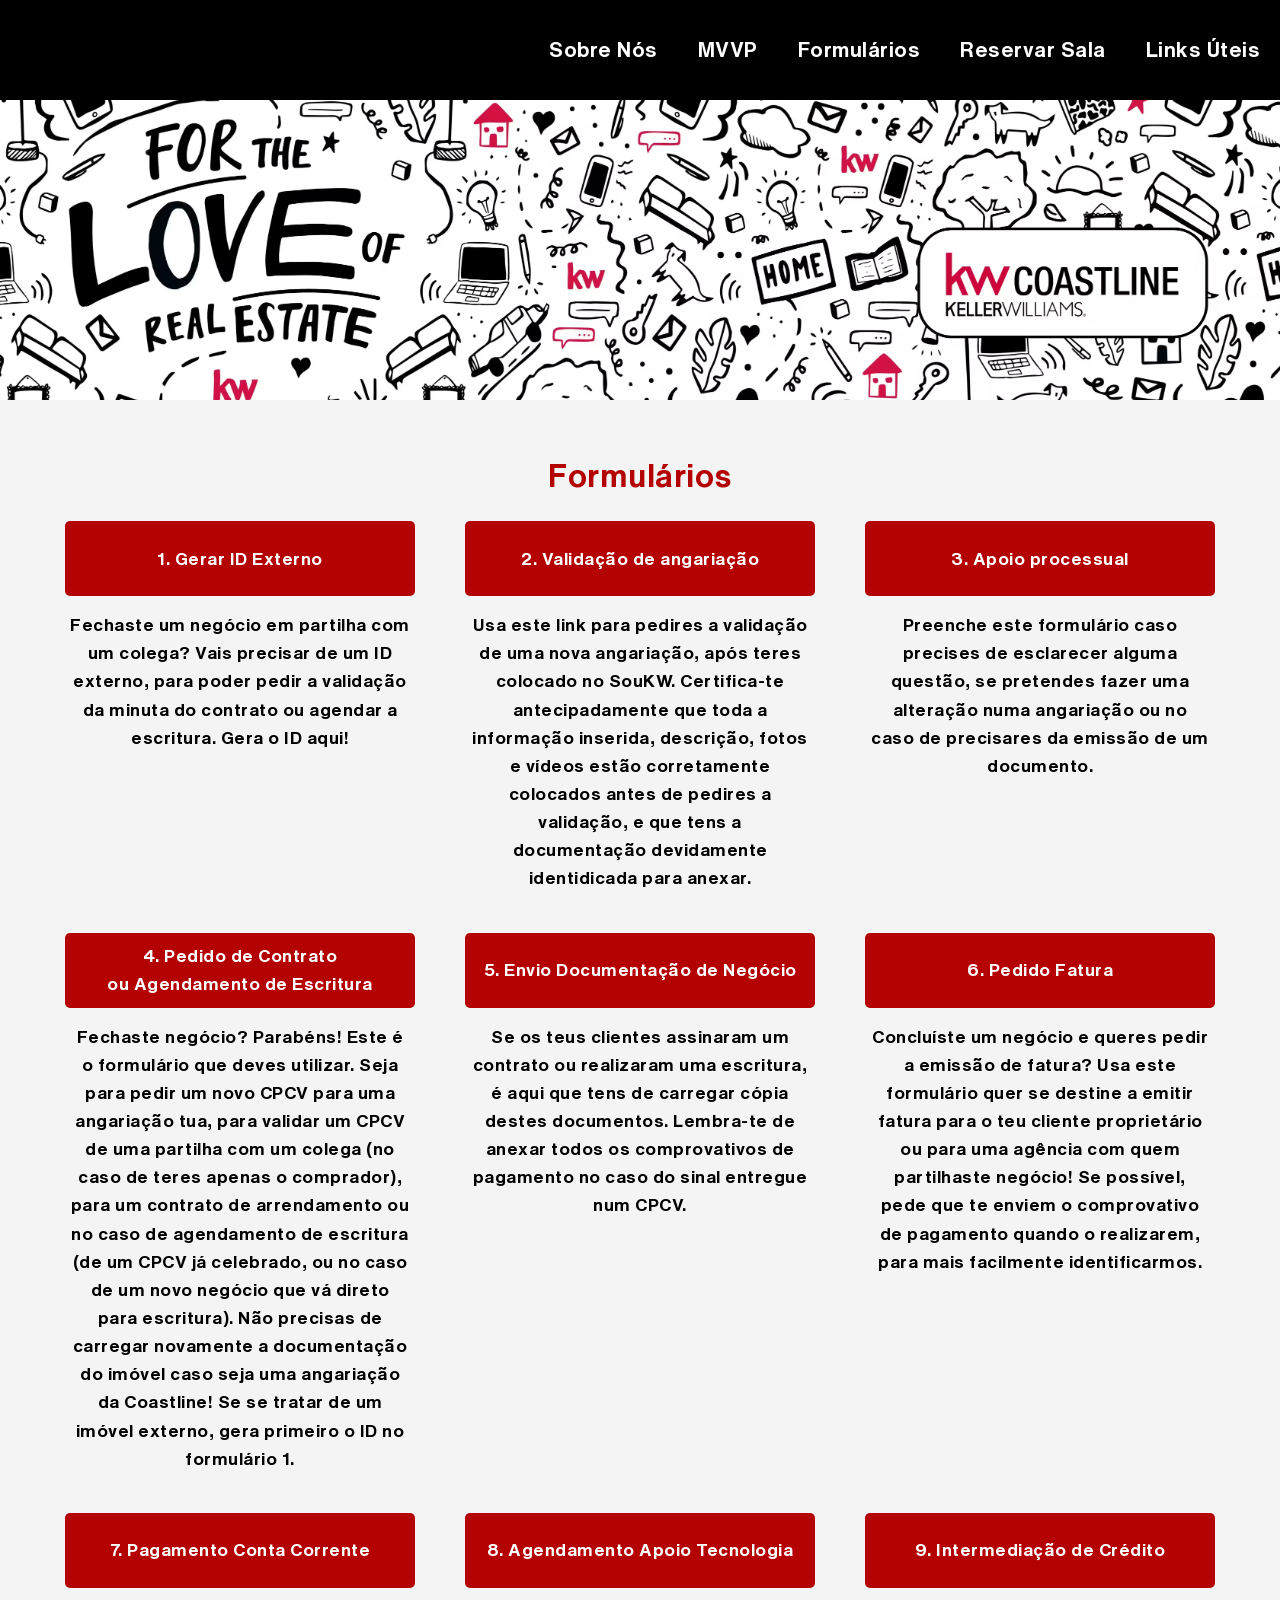
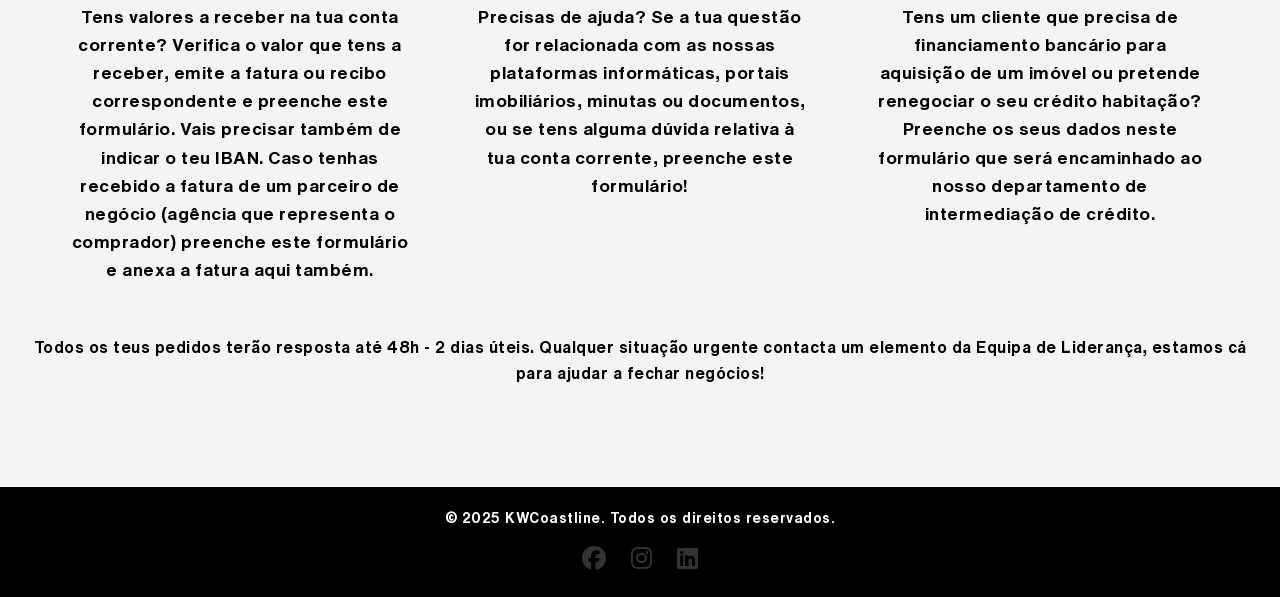
==== commit 7f878b12: "Form 9 changed" ====
--- a/forms.html
+++ b/forms.html
@@ -75,8 +75,7 @@
                 </div>
                 <div class="form-item">
                     <a href="https://docs.google.com/forms/d/e/1FAIpQLSdjhVm-yLNgnhZrgcCuFU0Vu0DWMHV7JpXSe4WNkC7nsBoxow/viewform">9. Intermediação de Crédito</a>
-                    <p>Se procuras orientação, este é o formulário certo: preenche-o caso tenhas uma questão relativa a formação, jurídica, se queres falar sobre crescimento ou se precisas ajuda para uma negociação.
-
+                    <p>Tens um cliente que precisa de financiamento bancário para aquisição de um imóvel ou pretende renegociar o seu crédito habitação? Preenche os seus dados neste formulário que será encaminhado ao nosso departamento de intermediação de crédito.</p>
                        </p>
                 </div>
             </div>
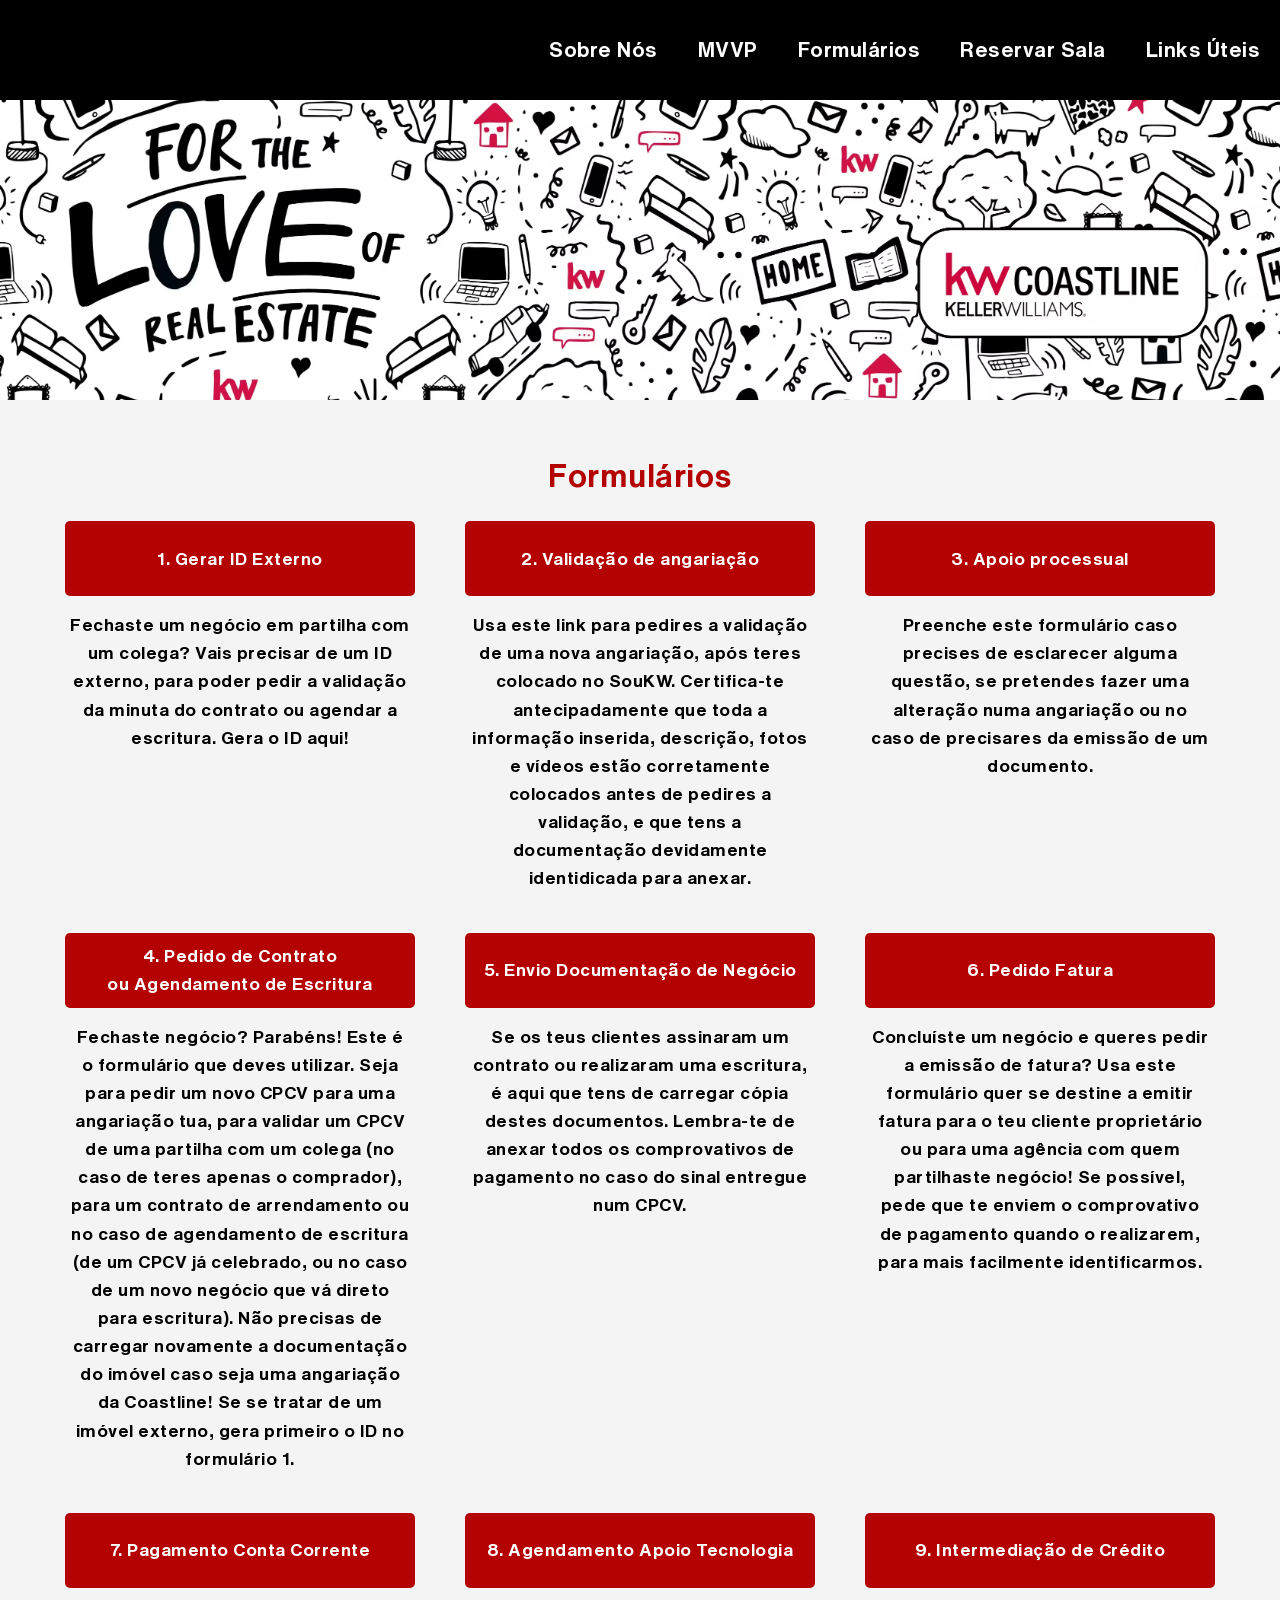
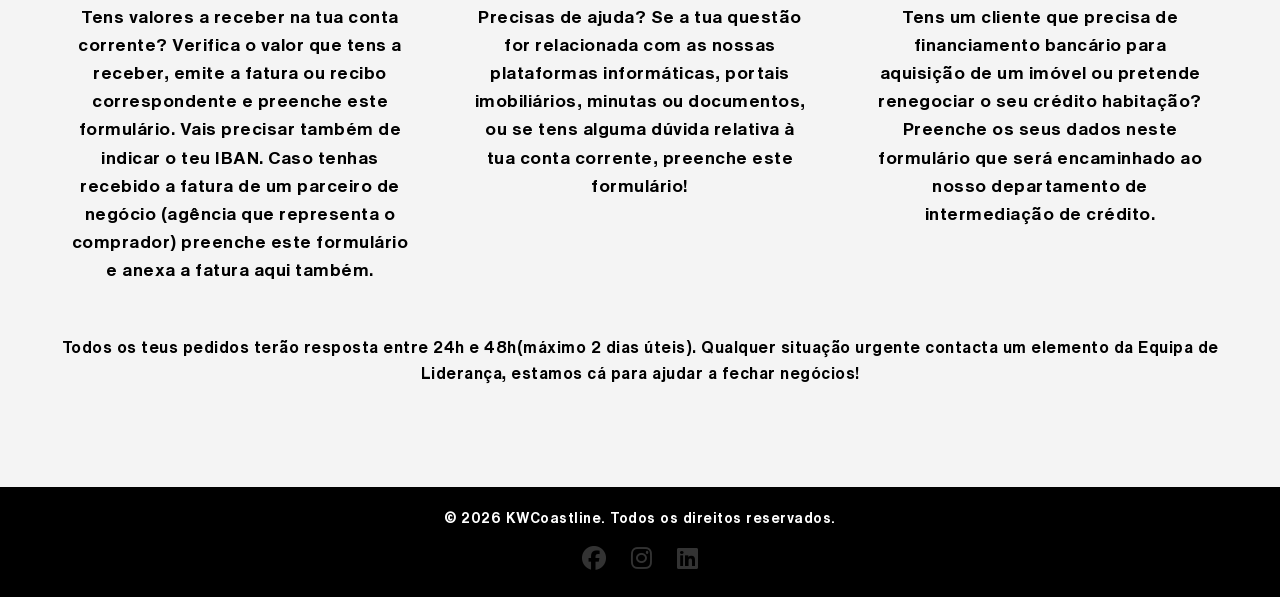
==== commit 22e4ad7c: "Retirei a carla da página principal, mudei o texto de rodapé dos forms,e mudei o 2025 para 2026." ====
--- a/forms.html
+++ b/forms.html
@@ -81,11 +81,11 @@
             </div>
         </div>
         <br></br>
-        Todos os teus pedidos terão resposta até 48h - 2 dias úteis. Qualquer situação urgente contacta um elemento da Equipa de Liderança, estamos cá para ajudar a fechar negócios!
+        Todos os teus pedidos terão resposta entre <bold>24h e 48h</bold>(máximo 2 dias úteis). Qualquer situação urgente contacta um elemento da Equipa de Liderança, estamos cá para ajudar a fechar negócios!
     </section>
 
     <footer>
-        <p>&copy; 2025 KWCoastline. Todos os direitos reservados.</p>
+        <p>&copy; 2026 KWCoastline. Todos os direitos reservados.</p>
         <div class="social-links">
         <a href="https://www.facebook.com/media/set/?vanity=kwcoastline&set=a.122136235388296208" target="_blank"><i class="fab fa-facebook"></i></a>
         <a href="https://www.instagram.com/kwcoastline/" target="_blank"><i class="fab fa-instagram"></i></a>
--- a/cores.css
+++ b/cores.css
@@ -262,6 +262,7 @@
 
 .links a,
 .linkutil a,
+.linkutil-sem-descricao a,
 .form-item a,
 .btn {
     display: flex;
@@ -280,6 +281,7 @@
 
 .links a:hover,
 .linkutil a:hover,
+.linkutil-sem-descricao a:hover,
 .form-item a:hover,
 .btn:hover {
     background-color: var(--primary-color);
@@ -317,6 +319,22 @@
     overflow: visible;
 }
 
+.linkutil-sem-descricao {
+    display: flex;
+    justify-content: center;
+    width: 100%;
+}
+
+.btn-grande {
+    width: 600px;
+    min-height: 75px;
+    white-space: normal;
+    line-height: 1.4;
+    padding: 15px 25px;
+    font-size: 1.05em;
+    font-weight: 600;
+}
+
 /*==============================================
 =                  BOTÕES SIMPLES              =
 ==============================================*/
@@ -334,6 +352,7 @@
     background-color: #b00000;
 }
 
+
 /*==============================================
 =                  RODAPÉ                       =
 ==============================================*/
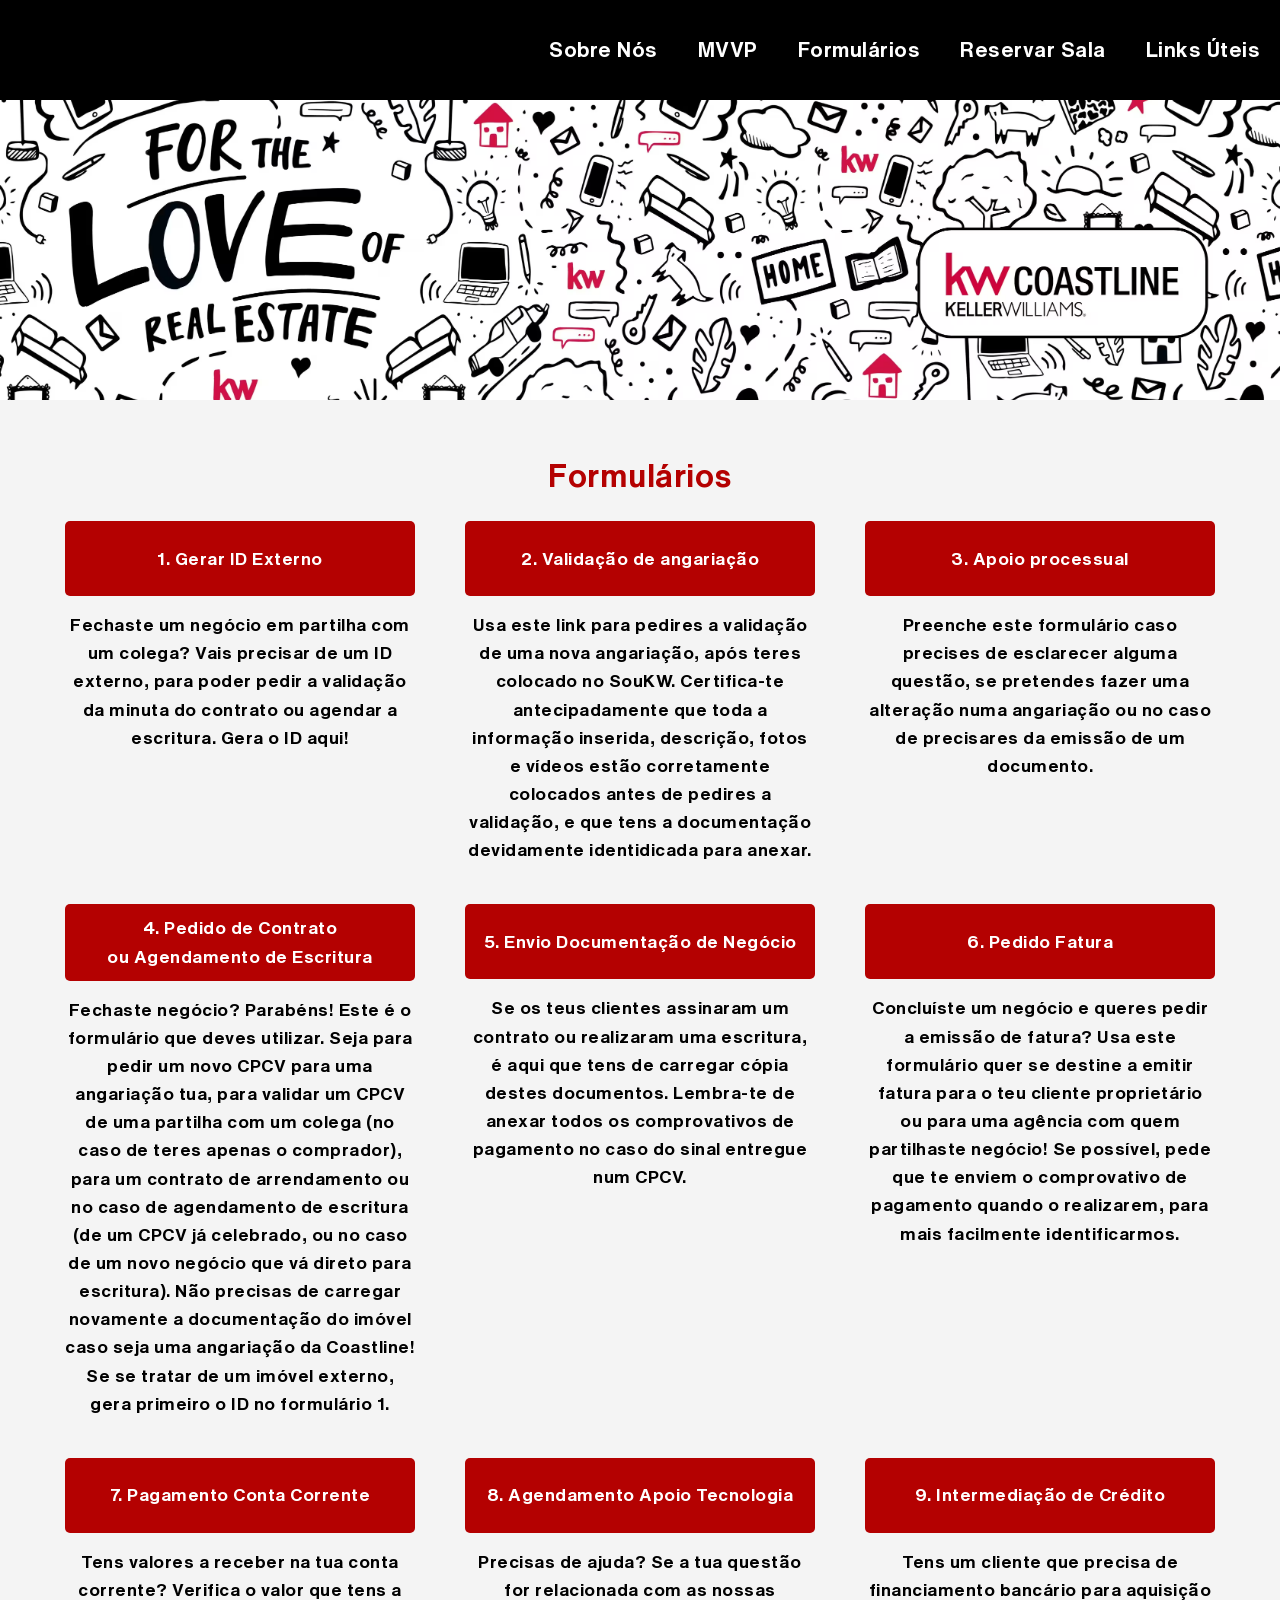
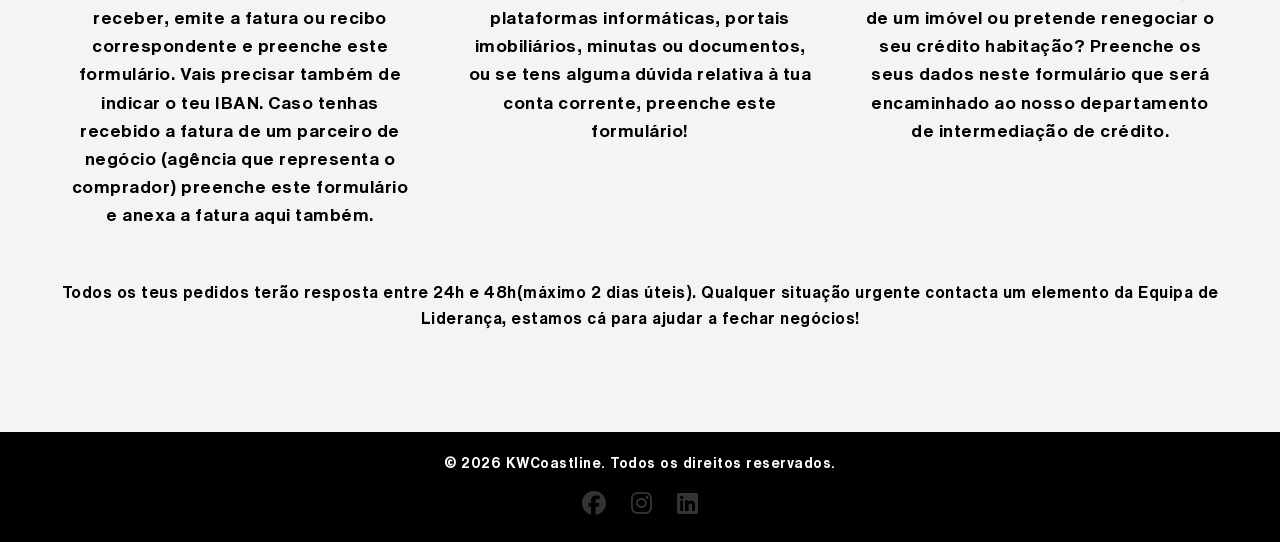
==== commit a00fb64c: "tive de mudar o css para forçar ao browser a carregar o novo css, caso contrário ele não atualiza e " ====
--- a/forms.html
+++ b/forms.html
@@ -3,7 +3,7 @@
 <head>
     <meta charset="UTF-8">
     <meta name="viewport" content="width=device-width, initial-scale=1.0">
-    <link rel="stylesheet" type="text/css" href="cores.css" />
+    <link rel="stylesheet" type="text/css" href="cores.css?v=2" />
     <link rel="stylesheet" href="https://cdnjs.cloudflare.com/ajax/libs/font-awesome/6.5.0/css/all.min.css">
     <link href="https://fonts.googleapis.com/css2?family=Inter+Tight:wght@400;700&display=swap" rel="stylesheet">
 
--- a/cores.css
+++ b/cores.css
@@ -1,6 +1,7 @@
 /*==============================================
 =                  FONTES CUSTOM               =
 ==============================================*/
+
 @font-face {
     font-family: 'HelveticaNowBold';
     src: url('helveticanowtext-bold-demo.ttf') format('truetype');
@@ -15,22 +16,11 @@
     font-style: normal;
 }
 
-/*==============================================
-=             APLICAR FONTE GLOBAL             =
-==============================================*/
-body, p, li, a, button {
-    font-family: 'HelveticaNowBold', sans-serif;
-    letter-spacing: 0.5px;
-}
-
-h1, h2, h3, .logo {
-    font-family: 'HelveticaNowBold', sans-serif;
-    letter-spacing: 0.5px;
-}
-
-/*==============================================
-=            CORES BASE / VARIÁVEIS           =
-==============================================*/
+
+/*==============================================
+=                  VARIÁVEIS                    =
+==============================================*/
+
 :root {
     --primary-color: #000000;
     --secondary-color: #ffffff;
@@ -38,24 +28,50 @@
     --background-color: #f4f4f4;
 }
 
-/*==============================================
-=               RESET E BASE                  =
-==============================================*/
+
+/*==============================================
+=                  RESET                       =
+==============================================*/
+
 * {
     margin: 0;
     padding: 0;
     box-sizing: border-box;
 }
 
+html {
+    width: 100%;
+    overflow-x: hidden;
+}
+
 body {
+    width: 100%;
     color: var(--primary-color);
     background-color: var(--background-color);
     line-height: 1.6;
-}
+    font-family: 'HelveticaNowBold', sans-serif;
+    letter-spacing: 0.5px;
+}
+
+p, li, a, button {
+    font-family: 'HelveticaNowBold', sans-serif;
+    letter-spacing: 0.5px;
+}
+
+h1, h2, h3, .logo {
+    font-family: 'HelveticaNowBold', sans-serif;
+    letter-spacing: 0.5px;
+}
+
+img {
+    max-width: 100%;
+}
+
 
 /*==============================================
 =                  NAVEGAÇÃO                   =
 ==============================================*/
+
 nav {
     background-color: var(--primary-color);
     padding: 15px 20px;
@@ -63,7 +79,8 @@
     justify-content: space-between;
     align-items: center;
     color: var(--secondary-color);
-    height: 100px;
+    min-height: 100px;
+    width: 100%;
 }
 
 nav .logo {
@@ -74,6 +91,8 @@
 nav ul {
     list-style: none;
     display: flex;
+    align-items: center;
+    justify-content: center;
     gap: 40px;
 }
 
@@ -82,13 +101,18 @@
     text-decoration: none;
     font-size: 1.3em;
     transition: color 0.3s;
+    white-space: nowrap;
 }
 
 nav ul li a:hover {
     color: var(--accent-color);
 }
 
-/* Classes de destaque */
+
+/*==============================================
+=                  DESTAQUES                   =
+==============================================*/
+
 .kw {
     color: var(--accent-color);
     font-weight: bold;
@@ -98,43 +122,33 @@
     color: white;
 }
 
+
 /*==============================================
 =                  HERO                        =
 ==============================================*/
+
 .hero {
-    height: 32vh; 
+    width: 100%;
+    height: 32vh;
     max-height: 600px;
     min-height: 300px;
+
     background: url('./kwroc_cover.avif') no-repeat center center;
     background-size: cover;
+
     display: flex;
     justify-content: center;
     align-items: center;
+
     position: relative;
     text-align: center;
 }
 
-/*==============================================
-=                  RESPONSIVO                  =
-==============================================*/
-@media (max-width: 768px) {
-    .hero {
-        background-size: contain;
-        background-position: center;
-        min-height: 50vh;
-    }
-}
-
-@media (max-width: 480px) {
-    .hero {
-        background-size: contain;
-        height: 40vh;
-    }
-}
 
 /*==============================================
 =                  SECÇÕES                     =
 ==============================================*/
+
 section {
     padding: 50px 20px;
     text-align: center;
@@ -150,23 +164,27 @@
     max-width: 800px;
     margin: 0 auto;
     font-size: 1.2em;
-}
-
-/*==============================================
-=                  TEAM / EQUIPA              =
-==============================================*/
+    overflow-wrap: break-word;
+}
+
+
+/*==============================================
+=                  EQUIPA                      =
+==============================================*/
+
 .team-container {
     display: flex;
     justify-content: center;
+    align-items: flex-start;
     gap: 20px;
-    flex-wrap: nowrap;
+    flex-wrap: wrap;
     margin-top: 20px;
 }
 
 .team-member {
     text-align: center;
     max-width: 200px;
-    flex: 1;
+    flex: 1 1 160px;
 }
 
 .team-member img {
@@ -186,15 +204,18 @@
     font-size: 14px;
 }
 
-/*==============================================
-=                  SALAS / CARDS              =
-==============================================*/
+
+/*==============================================
+=                  SALAS                       =
+==============================================*/
+
 .salas {
     display: flex;
     flex-direction: column;
     gap: 30px;
     padding: 40px;
     align-items: center;
+    width: 100%;
 }
 
 .sala-row {
@@ -210,26 +231,36 @@
     display: flex;
     flex-direction: row;
     align-items: center;
+
     background: #f4f4f4;
     border-radius: 12px;
+
     box-shadow: 0px 2px 6px rgba(0,0,0,0.2);
+
     width: 100%;
     max-width: 700px;
+    flex: 1 1 500px;
+
+    min-width: 0;
 }
 
 .sala img {
     width: 300px;
+    max-width: 45%;
     height: 250px;
     object-fit: cover;
     flex-shrink: 0;
+
     border-radius: 10px;
     box-shadow: 2px 2px 10px rgba(0, 0, 0, 0.1);
+
     margin-right: 20px;
 }
 
 .info {
     padding: 20px;
     flex-grow: 1;
+    min-width: 0;
 }
 
 .info h2 {
@@ -241,9 +272,11 @@
     color: #555;
 }
 
-/*==============================================
-=                  BOTÕES / LINKS             =
-==============================================*/
+
+/*==============================================
+=                  BOTÕES / LINKS              =
+==============================================*/
+
 .links,
 .linkutil-container,
 .form-container {
@@ -268,15 +301,21 @@
     display: flex;
     align-items: center;
     justify-content: center;
+
     background-color: var(--accent-color);
     color: var(--secondary-color);
+
     text-decoration: none;
     font-size: 1.1em;
+
     border-radius: 5px;
     padding: 10px;
+
     transition: background-color 0.3s;
     text-align: center;
-    white-space: nowrap;
+
+    white-space: normal;
+    overflow-wrap: break-word;
 }
 
 .links a:hover,
@@ -287,37 +326,64 @@
     background-color: var(--primary-color);
 }
 
+
+/*==============================================
+=                  LINHAS DE LINKS             =
+==============================================*/
+
 .linkutil-row,
 .form-row {
     display: flex;
     justify-content: center;
+    align-items: stretch;
+
+    gap: 50px;
+    flex-wrap: wrap;
+
+    width: 100%;
+    max-width: 1200px;
+}
+
+.linkutil-row {
     gap: 125px;
-    flex-wrap: wrap;
-    width: 100%;
     max-width: 1000px;
 }
 
-.form-row {
-    gap: 50px;
-    max-width: 1200px;
-    align-items: stretch;
+.linkutil,
+.form-item {
+    display: flex;
+    flex-direction: column;
+    align-items: center;
+
+    flex: 1 1 280px;
+    max-width: 350px;
+    min-width: 0;
 }
 
 .linkutil a,
 .form-item a {
-    width: 350px;
-    height: 75px;
+    width: 100%;
+    min-height: 75px;
 }
 
 .linkutil p,
 .form-item p {
     margin-top: 15px;
+
     font-size: 1.1em;
     color: var(--primary-color);
-    width: 340px;
+
+    width: 100%;
     height: auto;
+
     overflow: visible;
-}
+    overflow-wrap: break-word;
+}
+
+
+/*==============================================
+=                  BOTÃO GRANDE                =
+==============================================*/
 
 .linkutil-sem-descricao {
     display: flex;
@@ -326,18 +392,25 @@
 }
 
 .btn-grande {
-    width: 600px;
+    width: 100%;
+    max-width: 600px;
+
     min-height: 75px;
+
     white-space: normal;
     line-height: 1.4;
+
     padding: 15px 25px;
+
     font-size: 1.05em;
     font-weight: 600;
 }
 
+
 /*==============================================
 =                  BOTÕES SIMPLES              =
 ==============================================*/
+
 button {
     padding: 10px;
     background-color: #d50000;
@@ -354,19 +427,26 @@
 
 
 /*==============================================
-=                  RODAPÉ                       =
-==============================================*/
+=                  RODAPÉ                      =
+==============================================*/
+
 footer {
     background-color: var(--primary-color);
     color: var(--secondary-color);
+
     text-align: center;
+
     padding: 20px;
     margin-top: 50px;
-}
-
-/*==============================================
-=                  ICONES SOCIAIS             =
-==============================================*/
+
+    width: 100%;
+}
+
+
+/*==============================================
+=                  ICONES SOCIAIS              =
+==============================================*/
+
 .social-links {
     margin-top: 10px;
 }
@@ -381,3 +461,454 @@
 .social-links a:hover {
     color: var(--accent-color);
 }
+
+
+/*==============================================
+=                  TABLETS                     =
+=                  MAX 768PX                   =
+==============================================*/
+
+@media (max-width: 768px) {
+
+    /* Navegação */
+
+    nav {
+        height: auto;
+        min-height: 100px;
+
+        flex-direction: column;
+        justify-content: center;
+
+        gap: 15px;
+        padding: 20px 15px;
+    }
+
+    nav ul {
+        flex-wrap: wrap;
+        justify-content: center;
+        gap: 15px 25px;
+    }
+
+    nav ul li a {
+        font-size: 1.1em;
+    }
+
+
+    /* Hero */
+
+    .hero {
+        width: 100%;
+        height: 200px;
+        min-height: 200px;
+        max-height: 200px;
+
+        background-size: cover;
+        background-position: center;
+        background-repeat: no-repeat;
+    }
+
+
+    /* Secções */
+
+    section {
+        padding: 40px 20px;
+    }
+
+    section h2 {
+        font-size: 1.8em;
+    }
+
+    section p {
+        font-size: 1.1em;
+    }
+
+
+    /* Equipa */
+
+    .team-container {
+        flex-wrap: wrap;
+        gap: 25px;
+    }
+
+    .team-member {
+        flex: 1 1 180px;
+        max-width: 200px;
+    }
+
+
+    /* Salas */
+
+    .salas {
+        padding: 30px 20px;
+    }
+
+    .sala-row {
+        gap: 20px;
+    }
+
+    .sala {
+        max-width: 100%;
+        flex: 1 1 100%;
+    }
+
+    .sala img {
+        width: 40%;
+        max-width: 300px;
+    }
+
+
+    /* Formulários */
+
+    .form-row {
+        gap: 30px;
+    }
+
+    .form-item {
+        flex: 1 1 280px;
+        max-width: 350px;
+    }
+
+
+    /* Links úteis */
+
+    .linkutil-row {
+        gap: 30px;
+    }
+
+    .linkutil {
+        flex: 1 1 280px;
+        max-width: 350px;
+    }
+
+    .linkutil a,
+    .form-item a {
+        width: 100%;
+    }
+
+
+    /* Botão grande */
+
+    .btn-grande {
+        width: 100%;
+    }
+
+}
+
+/*==============================================
+=             IPADS E TABLETS GRANDES          =
+==============================================*/
+
+@media (min-width: 769px) and (max-width: 1366px) and (pointer: coarse) {
+
+    .hero {
+        width: 100%;
+        height: 240px;
+        min-height: 240px;
+        max-height: 240px;
+
+        background-size: cover;
+        background-position: center;
+        background-repeat: no-repeat;
+    }
+
+}
+/*==============================================
+=                  TELEMÓVEIS                  =
+=                  MAX 480PX                   =
+==============================================*/
+
+@media (max-width: 480px) {
+
+    /* Navegação */
+
+    nav {
+        padding: 15px 10px;
+        gap: 15px;
+    }
+
+    nav .logo {
+        font-size: 1.3em;
+    }
+
+    nav ul {
+        width: 100%;
+
+        display: flex;
+        flex-wrap: wrap;
+
+        justify-content: center;
+        gap: 10px 15px;
+    }
+
+    nav ul li {
+        text-align: center;
+    }
+
+    nav ul li a {
+        font-size: 0.9em;
+    }
+
+
+    /* Hero */
+
+    .hero {
+        width: 100%;
+
+        height: 110px;
+        min-height: 110px;
+        max-height: 110px;
+
+        background-size: 100% auto;
+        background-position: center;
+        background-repeat: no-repeat;
+    }
+
+
+    /* Secções */
+
+    section {
+        padding: 30px 15px;
+    }
+
+    section h2 {
+        font-size: 1.5em;
+        margin-bottom: 15px;
+    }
+
+    section p {
+        font-size: 1em;
+        line-height: 1.6;
+    }
+
+
+    /* Equipa */
+
+    .team-container {
+        gap: 20px 10px;
+    }
+
+    .team-member {
+        flex: 1 1 calc(50% - 10px);
+        max-width: 160px;
+    }
+
+    .team-member img {
+        height: 200px;
+    }
+
+    .team-member h3 {
+        font-size: 16px;
+    }
+
+    .team-member p {
+        font-size: 13px;
+    }
+
+
+    /* Salas */
+
+    .salas {
+        padding: 20px 10px;
+        gap: 20px;
+    }
+
+    .sala-row {
+        gap: 20px;
+    }
+
+    .sala {
+        flex-direction: column;
+        width: 100%;
+        max-width: 100%;
+    }
+
+    .sala img {
+        width: 100%;
+        max-width: 100%;
+        height: 200px;
+
+        margin-right: 0;
+        border-radius: 10px 10px 0 0;
+    }
+
+    .info {
+        width: 100%;
+        padding: 15px;
+        text-align: center;
+    }
+
+    .info h2 {
+        font-size: 1.5em;
+    }
+
+    .info p {
+        font-size: 1em;
+    }
+
+    .btn {
+        width: 100%;
+        min-height: 45px;
+    }
+
+
+    /* Formulários */
+
+    .form-container {
+        gap: 30px;
+    }
+
+    .form-row {
+        flex-direction: column;
+        align-items: center;
+        gap: 25px;
+    }
+
+    .form-item {
+        width: 100%;
+        max-width: 100%;
+        flex: 1 1 auto;
+    }
+
+    .form-item a {
+        width: 100%;
+        min-height: 60px;
+        padding: 12px;
+        font-size: 1em;
+    }
+
+    .form-item p {
+        width: 100%;
+        font-size: 0.95em;
+        margin-top: 10px;
+    }
+
+
+    /* Links úteis */
+
+    .linkutil-container {
+        gap: 30px;
+    }
+
+    .linkutil-row {
+        flex-direction: column;
+        align-items: center;
+        gap: 25px;
+    }
+
+    .linkutil {
+        width: 100%;
+        max-width: 100%;
+        flex: 1 1 auto;
+    }
+
+    .linkutil a {
+        width: 100%;
+        min-height: 60px;
+        font-size: 1em;
+    }
+
+    .linkutil p {
+        width: 100%;
+        font-size: 0.95em;
+        margin-top: 10px;
+    }
+
+
+    /* Botão grande */
+
+    .linkutil-sem-descricao {
+        width: 100%;
+    }
+
+    .btn-grande {
+        width: 100%;
+        max-width: 100%;
+
+        min-height: 70px;
+
+        font-size: 0.95em;
+        padding: 12px;
+    }
+
+
+    /* Botões */
+
+    button {
+        margin-left: 0;
+    }
+
+
+    /* Rodapé */
+
+    footer {
+        padding: 15px 10px;
+        margin-top: 30px;
+    }
+
+    footer p {
+        font-size: 12px;
+    }
+
+    .social-links {
+        margin-top: 10px;
+    }
+
+    .social-links a {
+        font-size: 20px;
+        margin: 0 8px;
+    }
+
+}
+
+/*==============================================
+=             ECRÃS MUITO GRANDES              =
+==============================================*/
+
+@media (min-width: 1920px) {
+
+    .hero {
+        width: 100%;
+        height: 450px;
+        min-height: 450px;
+        max-height: 450px;
+
+        background-size: cover;
+        background-position: center;
+        background-repeat: no-repeat;
+    }
+
+    section {
+        padding: 70px 40px;
+    }
+
+    section h2 {
+        font-size: 2.5em;
+    }
+
+    section p {
+        font-size: 1.4em;
+        max-width: 1100px;
+    }
+        html, body {
+        margin: 0;
+        padding: 0;
+    }
+
+    body {
+        overflow-x: hidden;
+    }
+
+    footer {
+        margin-bottom: 0;
+    }
+
+}
+@media (min-width: 2560px) {
+
+    .hero {
+        height: 550px;
+        min-height: 550px;
+        max-height: 550px;
+    }
+
+}
